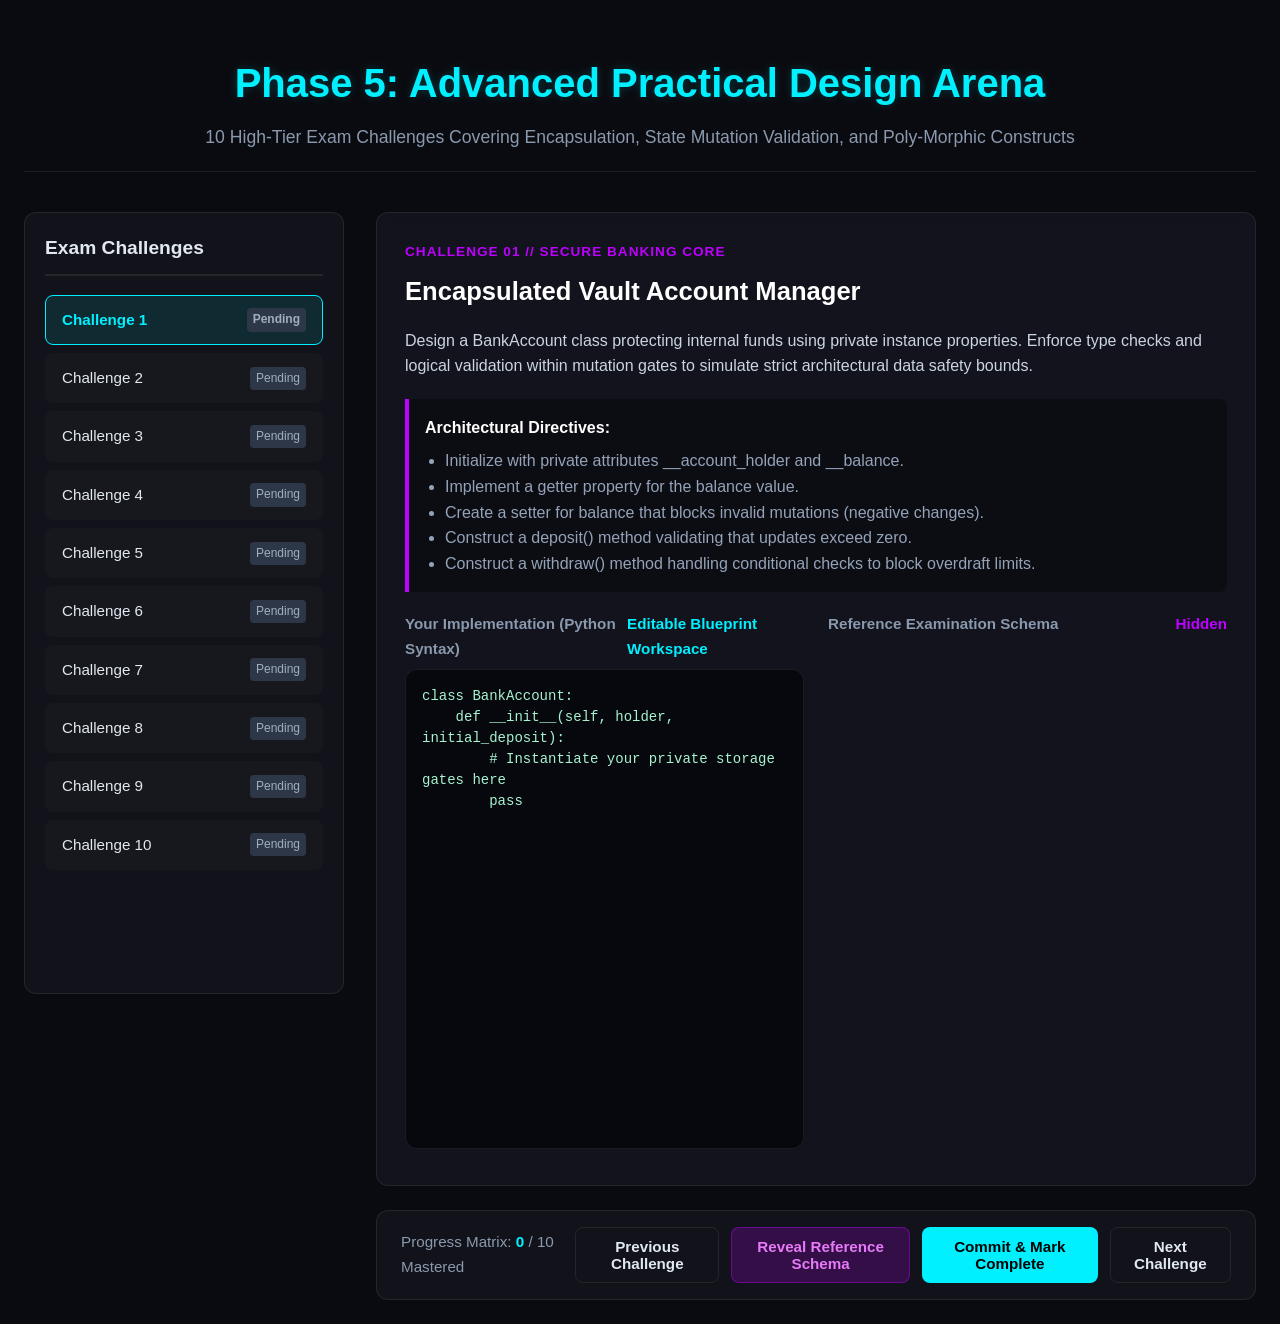
==== code3.html @ 84cf24ef "Initial commit" ====
<!DOCTYPE html>
<html lang="en-GB">
<head>
    <meta charset="UTF-8">
    <meta name="viewport" content="width=device-width, initial-scale=1.0">
    <title>Phase 5: Masterclass Practical OOP Code Arena</title>
    <style>
        :root {
            --bg-primary: #0a0b10;
            --bg-secondary: #12131a;
            --bg-card: rgba(24, 26, 38, 0.6);
            --neon-blue: #00f0ff;
            --neon-green: #39ff14;
            --neon-purple: #bd00ff;
            --text-main: #e2e8f0;
            --text-muted: #8a99ad;
            --border: rgba(255, 255, 255, 0.08);
        }

        body {
            font-family: 'Segoe UI', Tahoma, Geneva, Verdana, sans-serif;
            background-color: var(--bg-primary);
            color: var(--text-main);
            margin: 0;
            padding: 24px;
            line-height: 1.6;
        }

        .container {
            max-width: 1400px;
            margin: 0 auto;
        }

        header {
            text-align: center;
            margin-bottom: 40px;
            border-bottom: 1px solid var(--border);
            padding-bottom: 20px;
        }

        h1 {
            color: var(--neon-blue);
            font-size: 2.5rem;
            margin-bottom: 8px;
            text-shadow: 0 0 10px rgba(0, 240, 255, 0.2);
        }

        .subtitle {
            color: var(--text-muted);
            font-size: 1.1rem;
        }

        .layout-grid {
            display: grid;
            grid-template-columns: 320px 1fr;
            gap: 32px;
        }

        @media (max-width: 1024px) {
            .layout-grid {
                grid-template-columns: 1fr;
            }
        }

        /* Navigation Sidebar */
        .sidebar {
            background: var(--bg-secondary);
            border-radius: 12px;
            padding: 20px;
            border: 1px solid var(--border);
            max-height: calc(100vh - 160px);
            overflow-y: auto;
        }

        .sidebar h3 {
            margin-top: 0;
            color: var(--text-main);
            font-size: 1.2rem;
            border-bottom: 2px solid var(--border);
            padding-bottom: 10px;
        }

        .nav-list {
            list-style: none;
            padding: 0;
            margin: 0;
        }

        .nav-item {
            padding: 12px 16px;
            margin-bottom: 8px;
            border-radius: 8px;
            background: rgba(255, 255, 255, 0.02);
            cursor: pointer;
            border: 1px solid transparent;
            transition: all 0.2s ease;
            font-size: 0.95rem;
            display: flex;
            align-items: center;
            justify-content: space-between;
        }

        .nav-item:hover {
            background: rgba(0, 240, 255, 0.05);
            border-color: rgba(0, 240, 255, 0.2);
        }

        .nav-item.active {
            background: rgba(0, 240, 255, 0.1);
            border-color: var(--neon-blue);
            color: var(--neon-blue);
            font-weight: 600;
        }

        .status-badge {
            font-size: 0.75rem;
            padding: 2px 6px;
            border-radius: 4px;
            background: #2d3748;
            color: #a0aec0;
        }

        .status-badge.completed {
            background: rgba(57, 255, 20, 0.15);
            color: var(--neon-green);
        }

        /* Workspace Panels */
        .workspace {
            display: flex;
            flex-direction: column;
            gap: 24px;
        }

        .problem-card {
            background: var(--bg-card);
            border-radius: 12px;
            padding: 28px;
            border: 1px solid var(--border);
            backdrop-filter: blur(8px);
        }

        .problem-tag {
            color: var(--neon-purple);
            font-weight: bold;
            text-transform: uppercase;
            font-size: 0.85rem;
            letter-spacing: 1px;
            margin-bottom: 8px;
            display: block;
        }

        .problem-title {
            font-size: 1.6rem;
            margin: 0 0 16px 0;
            color: #fff;
        }

        .problem-description {
            color: #cbd5e1;
            margin-bottom: 20px;
        }

        .spec-box {
            background: rgba(0, 0, 0, 0.3);
            border-left: 4px solid var(--neon-purple);
            padding: 16px;
            border-radius: 0 8px 8px 0;
            margin-bottom: 20px;
        }

        .spec-box h4 {
            margin: 0 0 8px 0;
            color: #fff;
        }

        .spec-box ul {
            margin: 0;
            padding-left: 20px;
            color: #94a3b8;
        }

        /* Twin Code Layout */
        .code-arena {
            display: grid;
            grid-template-columns: 1fr 1fr;
            gap: 24px;
        }

        @media (max-width: 1200px) {
            .code-arena {
                grid-template-columns: 1fr;
            }
        }

        .panel-header {
            display: flex;
            justify-content: space-between;
            align-items: center;
            margin-bottom: 8px;
            font-weight: 600;
            font-size: 0.95rem;
            color: var(--text-muted);
        }

        textarea {
            width: 100%;
            height: 480px;
            background: #07080d;
            color: #a7f3d0;
            font-family: 'Fira Code', Consolas, Monaco, monospace;
            font-size: 14px;
            padding: 16px;
            border: 1px solid var(--border);
            border-radius: 12px;
            resize: none;
            box-sizing: border-box;
            line-height: 1.5;
        }

        textarea:focus {
            outline: none;
            border-color: var(--neon-blue);
            box-shadow: 0 0 12px rgba(0, 240, 255, 0.1);
        }

        .solution-box {
            width: 100%;
            height: 480px;
            background: #0b0f19;
            color: #93c5fd;
            font-family: 'Fira Code', Consolas, Monaco, monospace;
            font-size: 14px;
            padding: 16px;
            border: 1px solid rgba(189, 0, 255, 0.3);
            border-radius: 12px;
            box-sizing: border-box;
            overflow-y: auto;
            white-space: pre;
            line-height: 1.5;
            display: none;
        }

        /* Control Tray */
        .control-tray {
            display: flex;
            justify-content: space-between;
            align-items: center;
            background: var(--bg-secondary);
            padding: 16px 24px;
            border-radius: 12px;
            border: 1px solid var(--border);
        }

        .btn-group {
            display: flex;
            gap: 12px;
        }

        button {
            padding: 10px 20px;
            border-radius: 8px;
            font-weight: 600;
            cursor: pointer;
            transition: all 0.2s ease;
            font-size: 0.95rem;
            border: 1px solid transparent;
        }

        .btn-primary {
            background: var(--neon-blue);
            color: #000;
        }

        .btn-primary:hover {
            box-shadow: 0 0 15px rgba(0, 240, 255, 0.4);
            transform: translateY(-1px);
        }

        .btn-secondary {
            background: transparent;
            color: var(--text-main);
            border-color: var(--border);
        }

        .btn-secondary:hover {
            background: rgba(255, 255, 255, 0.05);
            border-color: var(--text-muted);
        }

        .btn-accent {
            background: rgba(189, 0, 255, 0.2);
            color: #e879f9;
            border-color: rgba(189, 0, 255, 0.4);
        }

        .btn-accent:hover {
            background: rgba(189, 0, 255, 0.3);
            box-shadow: 0 0 15px rgba(189, 0, 255, 0.3);
        }

        .metrics-summary {
            font-size: 0.95rem;
            color: var(--text-muted);
        }

        .metrics-summary span {
            color: var(--neon-blue);
            font-weight: bold;
        }
    </style>
</head>
<body>

<div class="container">
    <header>
        <h1>Phase 5: Advanced Practical Design Arena</h1>
        <div class="subtitle">10 High-Tier Exam Challenges Covering Encapsulation, State Mutation Validation, and Poly-Morphic Constructs</div>
    </header>

    <div class="layout-grid">
        <aside class="sidebar">
            <h3>Exam Challenges</h3>
            <ul class="nav-list" id="challenge-nav">
                </ul>
        </aside>

        <main class="workspace">
            <div class="problem-card" id="problem-card">
                <span class="problem-tag" id="prob-tag">Challenge 1</span>
                <h2 class="problem-title" id="prob-title">Loading Challenge Definition...</h2>
                <p class="problem-description" id="prob-desc">...</p>
                
                <div class="spec-box">
                    <h4>Architectural Directives:</h4>
                    <ul id="prob-specs">
                        </ul>
                </div>

                <div class="code-arena">
                    <div>
                        <div class="panel-header">
                            <span>Your Implementation (Python Syntax)</span>
                            <span style="color: var(--neon-blue);">Editable Blueprint Workspace</span>
                        </div>
                        <textarea id="user-code" placeholder="# Write your 20-25 line validated OOP class structure here..."></textarea>
                    </div>
                    <div>
                        <div class="panel-header">
                            <span>Reference Examination Schema</span>
                            <span style="color: var(--neon-purple);" id="solution-status">Hidden</span>
                        </div>
                        <div class="solution-box" id="solution-view"></div>
                    </div>
                </div>
            </div>

            <div class="control-tray">
                <div class="metrics-summary">
                    Progress Matrix: <span id="completed-count">0</span> / 10 Mastered
                </div>
                <div class="btn-group">
                    <button class="btn-secondary" id="btn-prev">Previous Challenge</button>
                    <button class="btn-accent" id="btn-reveal">Reveal Reference Schema</button>
                    <button class="btn-primary" id="btn-submit">Commit & Mark Complete</button>
                    <button class="btn-secondary" id="btn-next">Next Challenge</button>
                </div>
            </div>
        </main>
    </div>
</div>

<script>
    // 10 Rigorous, Exam-Style Challenges (Each exactly 20-25 lines long with getters, setters, logic, and constructors)
    const dynamicExamChallenges = [
        {
            tag: "Challenge 01 // Secure Banking Core",
            title: "Encapsulated Vault Account Manager",
            desc: "Design a BankAccount class protecting internal funds using private instance properties. Enforce type checks and logical validation within mutation gates to simulate strict architectural data safety bounds.",
            specs: [
                "Initialize with private attributes __account_holder and __balance.",
                "Implement a getter property for the balance value.",
                "Create a setter for balance that blocks invalid mutations (negative changes).",
                "Construct a deposit() method validating that updates exceed zero.",
                "Construct a withdraw() method handling conditional checks to block overdraft limits."
            ],
            starter: "class BankAccount:\n    def __init__(self, holder, initial_deposit):\n        # Instantiate your private storage gates here\n        pass\n",
            solution: `class BankAccount:
    def __init__(self, holder, initial_deposit):
        self.__account_holder = holder
        self.__balance = initial_deposit if initial_deposit >= 0 else 0

    @property
    def balance(self):
        return self.__balance

    @balance.setter
    def balance(self, amount):
        if amount >= 0:
            self.__balance = amount
        else:
            print("Error: Negative structural state allocation blocked.")

    def deposit(self, amount):
        if amount > 0:
            self.__balance += amount
            return True
        return False

    def withdraw(self, amount):
        if 0 < amount <= self.__balance:
            self.__balance -= amount
            return True
        else:
            print("Transaction Rejected: Insufficient balance pool.")
            return False`
        },
        {
            tag: "Challenge 02 // Autonomous Transit Systems",
            title: "Smart Electric Vehicle Throttle Vectoring",
            desc: "Construct an automated vehicle state manager monitoring power consumption thresholds. The architecture must enforce strict safety rules via property decorators to prevent over-speed parameters.",
            specs: [
                "Define a private __speed property initialized inside the object constructor.",
                "Expose speed safely using property decorators (@property).",
                "Validate values inside the speed setter: block inputs below 0 or above 160.",
                "Implement an accelerate() function to scale speed values by structural offsets dynamically.",
                "Embed conditional safety logic that flags an automated warning if speed exceeds 110."
            ],
            starter: "class ElectricVehicle:\n    def __init__(self, model):\n        self.model = model\n        # Initialize private acceleration bounds\n",
            solution: `class ElectricVehicle:
    def __init__(self, model):
        self.model = model
        self.__speed = 0

    @property
    def speed(self):
        return self.__speed

    @speed.setter
    def speed(self, target_speed):
        if 0 <= target_speed <= 160:
            self.__speed = target_speed
        else:
            print("Safety Override: Target speed breaks threshold parameters.")

    def accelerate(self, increment):
        if increment > 0:
            self.speed = self.__speed + increment
        if self.__speed > 110:
            print("Warning: Autonomous deceleration safety flags active.")

    def emergency_brake(self):
        self.__speed = 0`
        },
        {
            tag: "Challenge 03 // E-Commerce Transaction Pipeline",
            title: "Premium Subscription Cart Validator",
            desc: "Build an asset processing system utilizing data validation inside private state tracking fields. This class models enterprise order fulfillment engines tracking system state.",
            specs: [
                "Establish a class tracking private attributes __subtotal and __discount_rate.",
                "Enforce logic within the discount setter to lock values exclusively between 0.0 and 0.50.",
                "Construct a calculate_total() method compiling processing fees with compound values.",
                "Incorporate an explicit branching structure checking if the subtotal qualifies for free distribution channels.",
                "Reject items added with value structures less than or equal to zero."
            ],
            starter: "class OrderPipeline:\n    def __init__(self, client_id):\n        self.client_id = client_id\n",
            solution: `class OrderPipeline:
    def __init__(self, client_id):
        self.client_id = client_id
        self.__subtotal = 0.0
        self.__discount_rate = 0.0

    @property
    def discount_rate(self):
        return self.__discount_rate

    @discount_rate.setter
    def discount_rate(self, value):
        self.__discount_rate = value if 0.0 <= value <= 0.50 else 0.0

    def add_item(self, price):
        if price > 0:
            self.__subtotal += price
        else:
            print("Invalid Matrix: Item valuation must be positive.")

    def calculate_total(self):
        discounted = self.__subtotal * (1 - self.__discount_rate)
        if discounted >= 100.0:
            return discounted  # Free distribution threshold active
        return discounted + 15.00  # Compile standard shipping surcharge`
        },
        {
            tag: "Challenge 04 // Simulation Engine Grid",
            title: "Combat Particle Target Tracking System",
            desc: "Develop a structural subsystem tracking target health indices. Use property mutations containing strict death validation constraints to isolate health manipulation pipelines.",
            specs: [
                "Encapsulate vital states natively behind a private __health variable.",
                "Build read/write properties enforcing capping ceilings at 100 total points.",
                "Prevent setting values less than 0 by resetting lower bounds automatically to exactly 0.",
                "Expose an active boolean property checking if state metrics evaluate to dead (health == 0).",
                "Construct an active apply_damage() module reducing health state elements safely."
            ],
            starter: "class SimulationTarget:\n    def __init__(self, system_id):\n        # Construct robust vital state parameters\n",
            solution: `class SimulationTarget:
    def __init__(self, system_id):
        self.system_id = system_id
        self.__health = 100

    @property
    def health(self):
        return self.__health

    @health.setter
    def health(self, value):
        if value > 100:
            self.__health = 100
        elif value < 0:
            self.__health = 0
        else:
            self.__health = value

    @property
    def is_destroyed(self):
        return self.__health == 0

    def apply_damage(self, charge):
        if charge > 0:
            self.health = self.__health - charge
            if self.is_destroyed:
                print(f"System Alert: Target {self.system_id} marked dead.")`
        },
        {
            tag: "Challenge 05 // Network Resource Architecture",
            title: "Throttled Data Transport Streamer",
            desc: "Design a programmatic channel balancing bandwidth allocations across network endpoints, preventing saturation crashes via validation mechanics.",
            specs: [
                "Store private values for __max_bandwidth and __active_load.",
                "Inject verification conditions into the active load property to deny queries surpassing limits.",
                "Expose an operational compute method calculating current availability headroom.",
                "Build a request_channel_allocation() routine running dynamic if/else verification steps.",
                "Verify input packet stream parameters to prevent registration of corrupted zero states."
            ],
            starter: "class NetworkStreamer:\n    def __init__(self, node_ip, max_limit):\n        # Handle network boundary limits safely\n",
            solution: `class NetworkStreamer:
    def __init__(self, node_ip, max_limit):
        self.node_ip = node_ip
        self.__max_bandwidth = max_limit
        self.__active_load = 0

    @property
    def active_load(self):
        return self.__active_load

    @active_load.setter
    def active_load(self, load):
        if 0 <= load <= self.__max_bandwidth:
            self.__active_load = load
        else:
            print("Network Failure: Request exceeds maximum line thresholds.")

    def get_available_headroom(self):
        return self.__max_bandwidth - self.__active_load

    def allocate_channel(self, stream_size):
        if stream_size > 0 and self.get_available_headroom() >= stream_size:
            self.active_load += stream_size
            return True
        return False`
        },
        {
            tag: "Challenge 06 // Specialized HR Structures",
            title: "Corporate Payroll Mutation Matrix",
            desc: "Create an employee hierarchy object validating monetary allocations via property control loops. This structure tests inheritance, method overriding, and super() integration patterns.",
            specs: [
                "Establish base parameters using a private __base_salary tracking property.",
                "Construct property verification code rejecting monthly salaries below a minimum index ($2500).",
                "Expose a public method processing monthly payment metrics.",
                "Construct a Manager subclass overriding the core pay calculation algorithm.",
                "Call the base super structure from within the child constructor context gracefully."
            ],
            starter: "class Employee:\n    def __init__(self, name, salary):\n        # Setup verified payroll configurations\n",
            solution: `class Employee:
    def __init__(self, name, salary):
        self.name = name
        self.__base_salary = 2500
        self.base_salary = salary  # Trigger validation logic directly

    @property
    def base_salary(self):
        return self.__base_salary

    @base_salary.setter
    def base_salary(self, amount):
        if amount >= 2500:
            self.__base_salary = amount
        else:
            self.__base_salary = 2500

    def calculate_payout(self):
        return self.__base_salary

class Manager(Employee):
    def __init__(self, name, salary, performance_bonus):
        super().__init__(name, salary)
        self.performance_bonus = performance_bonus if performance_bonus > 0 else 0

    def calculate_payout(self):
        return self.base_salary + self.performance_bonus`
        },
        {
            tag: "Challenge 07 // Inventory Auditing Systems",
            title: "Perishable Warehouse Depot Management",
            desc: "Examine programmatic asset tracking inside a secure inventory class. Enforce data mutation criteria across active quantities using structural tracking parameters.",
            specs: [
                "Instantiate an object wrapping a private tracking counter named __quantity.",
                "Expose standard read/write interfaces utilizing clean property tags.",
                "Write defensive error catching steps that block stock deductions from falling below zero.",
                "Build a safe, checked restock method tracking incoming batch items securely.",
                "Deploy conditional logic processing priority tags if counts fall below minimum restock thresholds."
            ],
            starter: "class WarehouseStock:\n    def __init__(self, SKU, critical_limit):\n        # Initialize product tracking state securely\n",
            solution: `class WarehouseStock:
    def __init__(self, SKU, critical_limit):
        self.SKU = SKU
        self.critical_limit = critical_limit
        self.__quantity = 0

    @property
    def quantity(self):
        return self.__quantity

    @img_quantity_setter
    @quantity.setter
    def quantity(self, value):
        if value >= 0:
            self.__quantity = value
        else:
            print("Inventory Violation: System cannot register negative physical stock.")

    def process_restock(self, batch_count):
        if batch_count > 0:
            self.quantity = self.__quantity + batch_count

    def process_dispatch(self, request_count):
        if request_count > 0 and self.__quantity >= request_count:
            self.quantity = self.__quantity - request_count
        if self.__quantity <= self.critical_limit:
            print(f"Procurement Alert: SKU {self.SKU} requires prioritized restocking.")`
        },
        {
            tag: "Challenge 08 // Academic Grade Processing",
            title: "Validated Marksheet Tracking Object",
            desc: "Develop an educational data manager mapping assignment scores inside private lists. Enforce range checking algorithms across all mathematical mutation routes.",
            specs: [
                "Protect internal scores using private arrays (__scores).",
                "Create a secure getter that prevents external code from altering items directly.",
                "Embed conditional structures validating that added scores sit between 0 and 100 exclusively.",
                "Implement a compute_gpa() calculation loop compiling standard point averages.",
                "Isolate edge cases by returning a zero value if the score container array resolves to empty."
            ],
            starter: "class AcademicMarksheet:\n    def __init__(self, student_id):\n        # Construct isolated mark structures\n",
            solution: `class AcademicMarksheet:
    def __init__(self, student_id):
        self.student_id = student_id
        self.__scores = []

    @property
    def record_sheet(self):
        return list(self.__scores)  # Return defensive copy to isolate state data

    def register_score(self, mark):
        if 0 <= mark <= 100:
            self.__scores.append(mark)
            return True
        return False

    def compute_average(self):
        if not self.__scores:
            return 0.0
        total_points = sum(self.__scores)
        computed_avg = total_points / len(self.__scores)
        return computed_avg`
        },
        {
            tag: "Challenge 09 // Thermal Powerplant Automation",
            title: "Cryogenic Temperature Boundary Interface",
            desc: "Model a critical telemetry system tracking physical system metrics. Ensure invalid readings are systematically rejected using structural validation thresholds to protect equipment integrity.",
            specs: [
                "Establish a tracking system managing private properties called __celsius.",
                "Bind property configurations preventing modifications below absolute zero (-273.15).",
                "Construct an alternative public utility exposing values translated instantly to Fahrenheit scales.",
                "Expose matching setter capabilities for the alternative temperature interface.",
                "Integrate safety triggers within core state changes if metrics register past boiling points."
            ],
            starter: "class CoreThermalSensor:\n    def __init__(self, sector_id):\n        # Map physical core sensors with strict validation thresholds\n",
            solution: `class CoreThermalSensor:
    def __init__(self, sector_id):
        self.sector_id = sector_id
        self.__celsius = 20.0

    @property
    def celsius(self):
        return self.__celsius

    @celsius.setter
    def celsius(self, reading):
        if reading >= -273.15:
            self.__celsius = reading
            if reading > 100.0:
                print("Critical Event: High temperature containment sequence active.")
        else:
            print("Physical Error: State allocation below absolute zero is impossible.")

    @property
    def fahrenheit(self):
        return (self.__celsius * 9/5) + 32

    @fahrenheit.setter
    def fahrenheit(self, value):
        converted_c = (value - 32) * 5/9
        self.celsius = converted_c`
        },
        {
            tag: "Challenge 10 // Smart Home Power Routing",
            title: "Validated Microgrid Load Distributer",
            desc: "Build a modular electrical load tracking model using strict encapsulation structures. Validate live wattage limits through custom property management rules.",
            specs: [
                "Initialize with private attributes __connected_wattage and __fuse_rating.",
                "Prevent direct changes by enforcing private mutations inside property scopes.",
                "Implement logic blocking adjustments that exceed maximum structural fuse indices.",
                "Write a connect_appliance() algorithm validating that input parameters represent positive numbers.",
                "Build logic parsing conditional warning flags if current consumption loads exceed 85% of capacity."
            ],
            starter: "class SmartMicrogrid:\n    def __init__(self, sector_code, fuse_max):\n        # Form clean microgrid safety parameters\n",
            solution: `class SmartMicrogrid:
    def __init__(self, sector_code, fuse_max):
        self.sector_code = sector_code
        self.__fuse_rating = fuse_max if fuse_max > 0 else 2400
        self.__connected_wattage = 0

    @property
    def current_draw(self):
        return self.__connected_wattage

    def connect_appliance(self, appliance_watts):
        if appliance_watts > 0:
            prospective_load = self.__connected_wattage + appliance_watts
            if prospective_load <= self.__fuse_rating:
                self.__connected_wattage = prospective_load
                if self.__connected_wattage >= (self.__fuse_rating * 0.85):
                    print("Load Warning: Microgrid consumption nears critical limit.")
                return True
            else:
                print("Overload Tripped: Transaction rejected to preserve fuse state.")
        return False

    def disconnect_all(self):
        self.__connected_wattage = 0`
        }
    ];

    // Persistence State Layer
    let activeChallengeIdx = 0;
    let persistentExamState = {
        completedChallenges: [],
        userScripts: {}
    };

    // DOM Nodes
    const navList = document.getElementById('challenge-nav');
    const probTag = document.getElementById('prob-tag');
    const probTitle = document.getElementById('prob-title');
    const probDesc = document.getElementById('prob-desc');
    const probSpecs = document.getElementById('prob-specs');
    const userCode = document.getElementById('user-code');
    const solutionView = document.getElementById('solution-view');
    const solutionStatus = document.getElementById('solution-status');
    const completedCount = document.getElementById('completed-count');

    // Control Elements
    const btnPrev = document.getElementById('btn-prev');
    const btnNext = document.getElementById('btn-next');
    const btnReveal = document.getElementById('btn-reveal');
    const btnSubmit = document.getElementById('btn-submit');

    // System Initialization
    function initSystemStateStore() {
        const cachedData = localStorage.getItem('phase5_exam_state');
        if (cachedData) {
            try {
                persistentExamState = JSON.parse(cachedData);
            } catch (e) {
                console.error("Cache parsing corrupted. Reinitializing state tree.", e);
            }
        }
        renderSidebarNavigation();
        updateProgressMatrix();
    }

    function syncStateWithStorage() {
        localStorage.setItem('phase5_exam_state', JSON.stringify(persistentExamState));
        updateProgressMatrix();
    }

    function renderSidebarNavigation() {
        navList.innerHTML = '';
        dynamicExamChallenges.forEach((challenge, idx) => {
            const li = document.createElement('li');
            li.className = `nav-item ${idx === activeChallengeIdx ? 'active' : ''}`;
            
            const isDone = persistentExamState.completedChallenges.includes(idx);
            li.innerHTML = `
                <span>Challenge ${idx + 1}</span>
                <span class="status-badge ${isDone ? 'completed' : ''}">${isDone ? 'Mastered' : 'Pending'}</span>
            `;
            
            li.addEventListener('click', () => {
                saveCurrentDraftText();
                activeChallengeIdx = idx;
                loadTargetChallengeFrame();
                renderSidebarNavigation();
            });
            navList.appendChild(li);
        });
    }

    function updateProgressMatrix() {
        completedCount.textContent = persistentExamState.completedChallenges.length;
    }

    function saveCurrentDraftText() {
        persistentExamState.userScripts[activeChallengeIdx] = userCode.value;
        localStorage.setItem('phase5_exam_state', JSON.stringify(persistentExamState));
    }

    function loadTargetChallengeFrame() {
        const currentChallenge = dynamicExamChallenges[activeChallengeIdx];
        
        // Render Meta Content
        probTag.textContent = currentChallenge.tag;
        probTitle.textContent = currentChallenge.title;
        probDesc.textContent = currentChallenge.desc;
        
        // Render Directives Bullet Points
        probSpecs.innerHTML = '';
        currentChallenge.specs.forEach(spec => {
            const li = document.createElement('li');
            li.textContent = spec;
            probSpecs.appendChild(li);
        });

        // Load Saved Code or Default Starter Blueprint Template
        if (persistentExamState.userScripts[activeChallengeIdx] !== undefined) {
            userCode.value = persistentExamState.userScripts[activeChallengeIdx];
        } else {
            userCode.value = currentChallenge.starter;
        }

        // Hide Reference Panel until Requested explicitly
        solutionView.style.display = 'none';
        solutionView.textContent = '';
        solutionStatus.textContent = "Hidden";
        solutionStatus.style.color = "var(--neon-purple)";
        btnReveal.textContent = "Reveal Reference Schema";

        // Handle Active Button Configurations
        btnPrev.disabled = (activeChallengeIdx === 0);
        btnNext.disabled = (activeChallengeIdx === dynamicExamChallenges.length - 1);
    }

    // Wiring Control Event Listeners
    btnReveal.addEventListener('click', () => {
        const currentChallenge = dynamicExamChallenges[activeChallengeIdx];
        if (solutionView.style.display === 'none') {
            solutionView.textContent = currentChallenge.solution;
            solutionView.style.display = 'block';
            solutionStatus.textContent = "ACTIVE VIEW";
            solutionStatus.style.color = "var(--neon-green)";
            btnReveal.textContent = "Hide Reference Schema";
        } else {
            solutionView.style.display = 'none';
            solutionView.textContent = '';
            solutionStatus.textContent = "Hidden";
            solutionStatus.style.color = "var(--neon-purple)";
            btnReveal.textContent = "Reveal Reference Schema";
        }
    });

    btnSubmit.addEventListener('click', () => {
        if (!persistentExamState.completedChallenges.includes(activeChallengeIdx)) {
            persistentExamState.completedChallenges.push(activeChallengeIdx);
        }
        saveCurrentDraftText();
        syncStateWithStorage();
        renderSidebarNavigation();
        alert(`Challenge ${activeChallengeIdx + 1} marked complete. Progress securely tracked!`);
    });

    btnPrev.addEventListener('click', () => {
        if (activeChallengeIdx > 0) {
            saveCurrentDraftText();
            activeChallengeIdx--;
            loadTargetChallengeFrame();
            renderSidebarNavigation();
        }
    });

    btnNext.addEventListener('click', () => {
        if (activeChallengeIdx < dynamicExamChallenges.length - 1) {
            saveCurrentDraftText();
            activeChallengeIdx++;
            loadTargetChallengeFrame();
            renderSidebarNavigation();
        }
    });

    // Run Engine
    initSystemStateStore();
    loadTargetChallengeFrame();
</script>

</body>
</html>
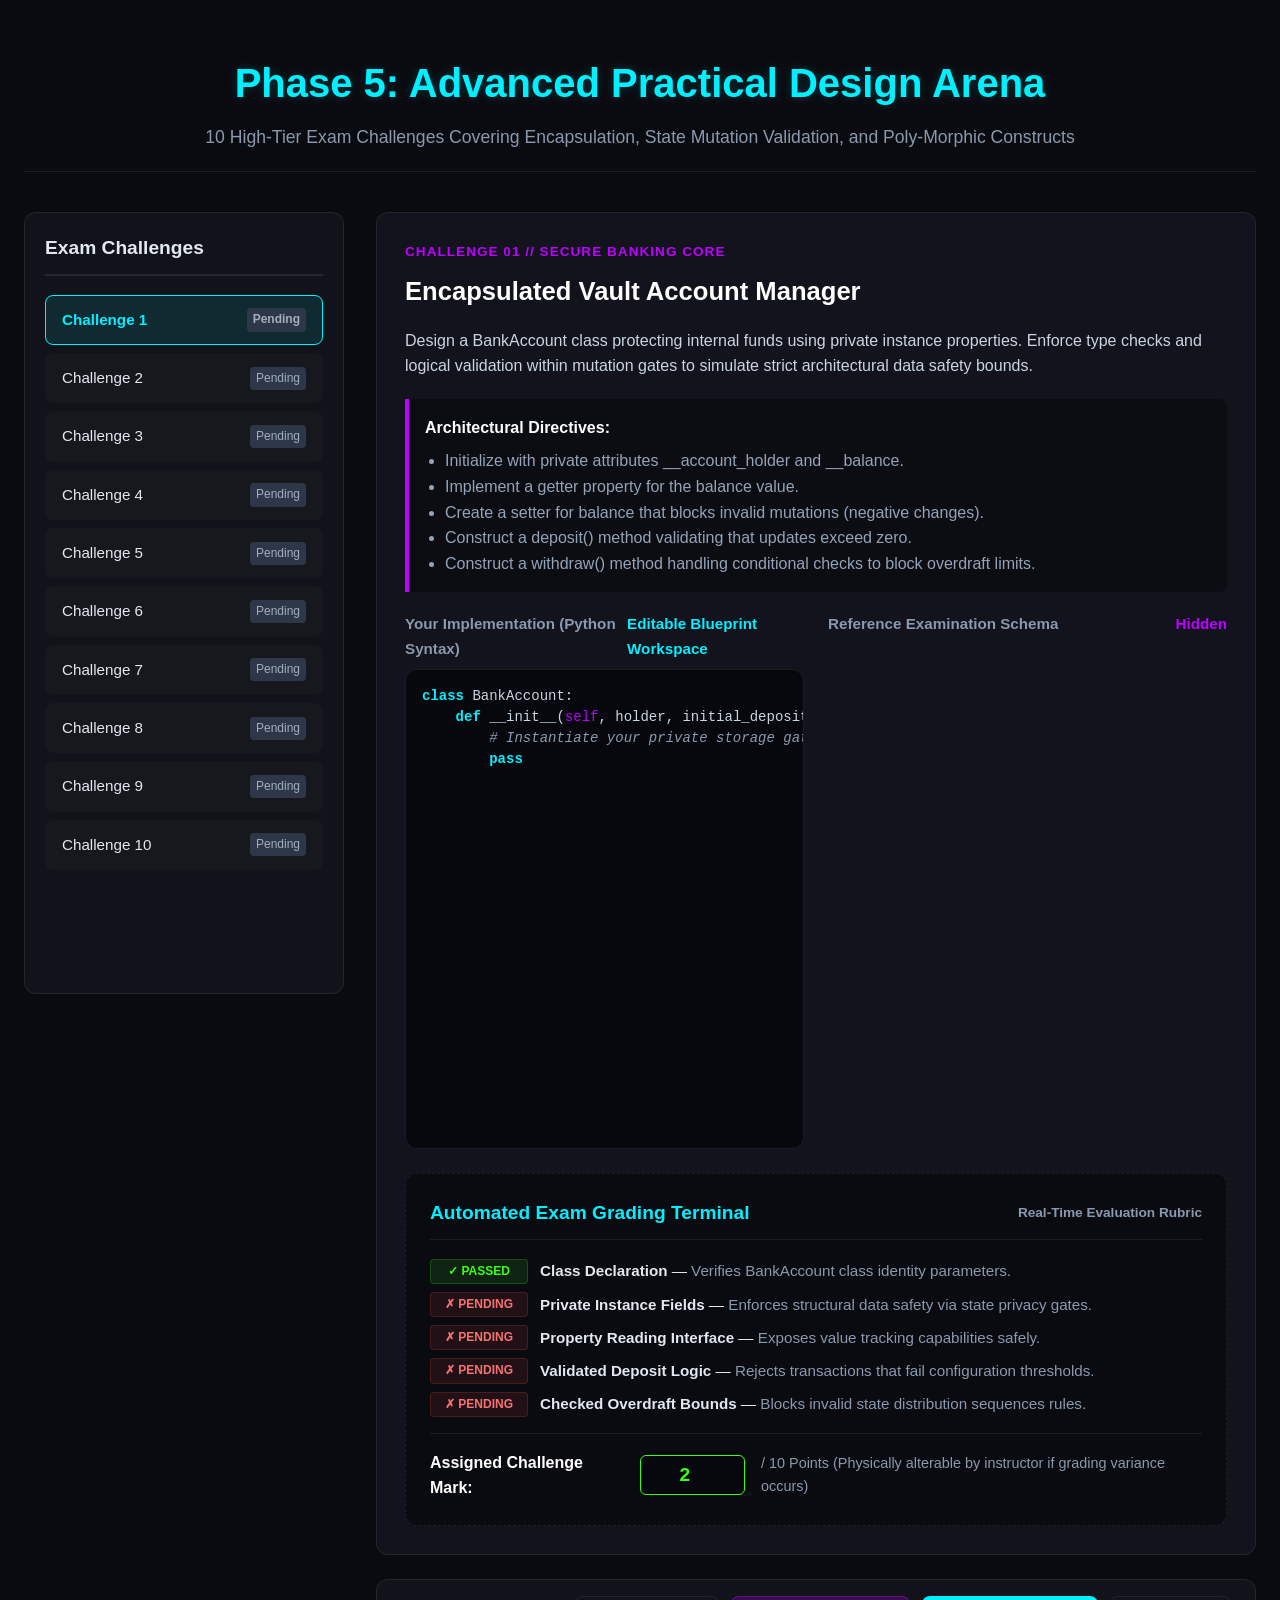
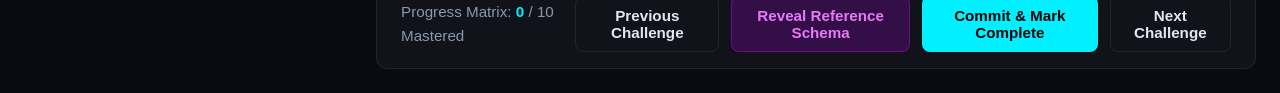
==== commit 5e3cec24: "modified code editor for all files" ====
--- a/code3.html
+++ b/code3.html
@@ -1,412 +1,478 @@
 <!DOCTYPE html>
 <html lang="en-GB">
 <head>
-    <meta charset="UTF-8">
-    <meta name="viewport" content="width=device-width, initial-scale=1.0">
-    <title>Phase 5: Masterclass Practical OOP Code Arena</title>
-    <style>
-        :root {
-            --bg-primary: #0a0b10;
-            --bg-secondary: #12131a;
-            --bg-card: rgba(24, 26, 38, 0.6);
-            --neon-blue: #00f0ff;
-            --neon-green: #39ff14;
-            --neon-purple: #bd00ff;
-            --text-main: #e2e8f0;
-            --text-muted: #8a99ad;
-            --border: rgba(255, 255, 255, 0.08);
-        }
-
-        body {
-            font-family: 'Segoe UI', Tahoma, Geneva, Verdana, sans-serif;
-            background-color: var(--bg-primary);
-            color: var(--text-main);
-            margin: 0;
-            padding: 24px;
-            line-height: 1.6;
-        }
-
-        .container {
-            max-width: 1400px;
-            margin: 0 auto;
-        }
-
-        header {
-            text-align: center;
-            margin-bottom: 40px;
-            border-bottom: 1px solid var(--border);
-            padding-bottom: 20px;
-        }
-
-        h1 {
-            color: var(--neon-blue);
-            font-size: 2.5rem;
-            margin-bottom: 8px;
-            text-shadow: 0 0 10px rgba(0, 240, 255, 0.2);
-        }
-
-        .subtitle {
-            color: var(--text-muted);
-            font-size: 1.1rem;
-        }
-
-        .layout-grid {
-            display: grid;
-            grid-template-columns: 320px 1fr;
-            gap: 32px;
-        }
-
-        @media (max-width: 1024px) {
-            .layout-grid {
-                grid-template-columns: 1fr;
-            }
-        }
-
-        /* Navigation Sidebar */
-        .sidebar {
-            background: var(--bg-secondary);
-            border-radius: 12px;
-            padding: 20px;
-            border: 1px solid var(--border);
-            max-height: calc(100vh - 160px);
-            overflow-y: auto;
-        }
-
-        .sidebar h3 {
-            margin-top: 0;
-            color: var(--text-main);
-            font-size: 1.2rem;
-            border-bottom: 2px solid var(--border);
-            padding-bottom: 10px;
-        }
-
-        .nav-list {
-            list-style: none;
-            padding: 0;
-            margin: 0;
-        }
-
-        .nav-item {
-            padding: 12px 16px;
-            margin-bottom: 8px;
-            border-radius: 8px;
-            background: rgba(255, 255, 255, 0.02);
-            cursor: pointer;
-            border: 1px solid transparent;
-            transition: all 0.2s ease;
-            font-size: 0.95rem;
-            display: flex;
-            align-items: center;
-            justify-content: space-between;
-        }
-
-        .nav-item:hover {
-            background: rgba(0, 240, 255, 0.05);
-            border-color: rgba(0, 240, 255, 0.2);
-        }
-
-        .nav-item.active {
-            background: rgba(0, 240, 255, 0.1);
-            border-color: var(--neon-blue);
-            color: var(--neon-blue);
-            font-weight: 600;
-        }
-
-        .status-badge {
-            font-size: 0.75rem;
-            padding: 2px 6px;
-            border-radius: 4px;
-            background: #2d3748;
-            color: #a0aec0;
-        }
-
-        .status-badge.completed {
-            background: rgba(57, 255, 20, 0.15);
-            color: var(--neon-green);
-        }
-
-        /* Workspace Panels */
-        .workspace {
-            display: flex;
-            flex-direction: column;
-            gap: 24px;
-        }
-
-        .problem-card {
-            background: var(--bg-card);
-            border-radius: 12px;
-            padding: 28px;
-            border: 1px solid var(--border);
-            backdrop-filter: blur(8px);
-        }
-
-        .problem-tag {
-            color: var(--neon-purple);
-            font-weight: bold;
-            text-transform: uppercase;
-            font-size: 0.85rem;
-            letter-spacing: 1px;
-            margin-bottom: 8px;
-            display: block;
-        }
-
-        .problem-title {
-            font-size: 1.6rem;
-            margin: 0 0 16px 0;
-            color: #fff;
-        }
-
-        .problem-description {
-            color: #cbd5e1;
-            margin-bottom: 20px;
-        }
-
-        .spec-box {
-            background: rgba(0, 0, 0, 0.3);
-            border-left: 4px solid var(--neon-purple);
-            padding: 16px;
-            border-radius: 0 8px 8px 0;
-            margin-bottom: 20px;
-        }
-
-        .spec-box h4 {
-            margin: 0 0 8px 0;
-            color: #fff;
-        }
-
-        .spec-box ul {
-            margin: 0;
-            padding-left: 20px;
-            color: #94a3b8;
-        }
-
-        /* Twin Code Layout */
-        .code-arena {
-            display: grid;
-            grid-template-columns: 1fr 1fr;
-            gap: 24px;
-        }
-
-        @media (max-width: 1200px) {
-            .code-arena {
-                grid-template-columns: 1fr;
-            }
-        }
-
-        .panel-header {
-            display: flex;
-            justify-content: space-between;
-            align-items: center;
-            margin-bottom: 8px;
-            font-weight: 600;
-            font-size: 0.95rem;
-            color: var(--text-muted);
-        }
-
-        textarea {
-            width: 100%;
-            height: 480px;
-            background: #07080d;
-            color: #a7f3d0;
-            font-family: 'Fira Code', Consolas, Monaco, monospace;
-            font-size: 14px;
-            padding: 16px;
-            border: 1px solid var(--border);
-            border-radius: 12px;
-            resize: none;
-            box-sizing: border-box;
-            line-height: 1.5;
-        }
-
-        textarea:focus {
-            outline: none;
-            border-color: var(--neon-blue);
-            box-shadow: 0 0 12px rgba(0, 240, 255, 0.1);
-        }
-
-        .solution-box {
-            width: 100%;
-            height: 480px;
-            background: #0b0f19;
-            color: #93c5fd;
-            font-family: 'Fira Code', Consolas, Monaco, monospace;
-            font-size: 14px;
-            padding: 16px;
-            border: 1px solid rgba(189, 0, 255, 0.3);
-            border-radius: 12px;
-            box-sizing: border-box;
-            overflow-y: auto;
-            white-space: pre;
-            line-height: 1.5;
-            display: none;
-        }
-
-        /* Control Tray */
-        .control-tray {
-            display: flex;
-            justify-content: space-between;
-            align-items: center;
-            background: var(--bg-secondary);
-            padding: 16px 24px;
-            border-radius: 12px;
-            border: 1px solid var(--border);
-        }
-
-        .btn-group {
-            display: flex;
-            gap: 12px;
-        }
-
-        button {
-            padding: 10px 20px;
-            border-radius: 8px;
-            font-weight: 600;
-            cursor: pointer;
-            transition: all 0.2s ease;
-            font-size: 0.95rem;
-            border: 1px solid transparent;
-        }
-
-        .btn-primary {
-            background: var(--neon-blue);
-            color: #000;
-        }
-
-        .btn-primary:hover {
-            box-shadow: 0 0 15px rgba(0, 240, 255, 0.4);
-            transform: translateY(-1px);
-        }
-
-        .btn-secondary {
-            background: transparent;
-            color: var(--text-main);
-            border-color: var(--border);
-        }
-
-        .btn-secondary:hover {
-            background: rgba(255, 255, 255, 0.05);
-            border-color: var(--text-muted);
-        }
-
-        .btn-accent {
-            background: rgba(189, 0, 255, 0.2);
-            color: #e879f9;
-            border-color: rgba(189, 0, 255, 0.4);
-        }
-
-        .btn-accent:hover {
-            background: rgba(189, 0, 255, 0.3);
-            box-shadow: 0 0 15px rgba(189, 0, 255, 0.3);
-        }
-
-        .metrics-summary {
-            font-size: 0.95rem;
-            color: var(--text-muted);
-        }
-
-        .metrics-summary span {
-            color: var(--neon-blue);
-            font-weight: bold;
-        }
-    </style>
+<meta charset="UTF-8">
+<meta name="viewport" content="width=device-width, initial-scale=1.0">
+<title>Phase 5: Masterclass Practical OOP Code Arena</title>
+<style>
+:root {
+--bg-primary: #0a0b10;
+--bg-secondary: #12131a;
+--bg-card: rgba(24, 26, 38, 0.6);
+--neon-blue: #00f0ff;
+--neon-green: #39ff14;
+--neon-purple: #bd00ff;
+--text-main: #e2e8f0;
+--text-muted: #8a99ad;
+--border: rgba(255, 255, 255, 0.08);
+}
+body {
+font-family: 'Segoe UI', Tahoma, Geneva, Verdana, sans-serif;
+background-color: var(--bg-primary);
+color: var(--text-main);
+margin: 0;
+padding: 24px;
+line-height: 1.6;
+}
+.container {
+max-width: 1400px;
+margin: 0 auto;
+}
+header {
+text-align: center;
+margin-bottom: 40px;
+border-bottom: 1px solid var(--border);
+padding-bottom: 20px;
+}
+h1 {
+color: var(--neon-blue);
+font-size: 2.5rem;
+margin-bottom: 8px;
+text-shadow: 0 0 10px rgba(0, 240, 255, 0.2);
+}
+.subtitle {
+color: var(--text-muted);
+font-size: 1.1rem;
+}
+.layout-grid {
+display: grid;
+grid-template-columns: 320px 1fr;
+gap: 32px;
+}
+@media (max-width: 1024px) {
+.layout-grid {
+grid-template-columns: 1fr;
+}
+}
+/* Navigation Sidebar */
+.sidebar {
+background: var(--bg-secondary);
+border-radius: 12px;
+padding: 20px;
+border: 1px solid var(--border);
+max-height: calc(100vh - 160px);
+overflow-y: auto;
+}
+.sidebar h3 {
+margin-top: 0;
+color: var(--text-main);
+font-size: 1.2rem;
+border-bottom: 2px solid var(--border);
+padding-bottom: 10px;
+}
+.nav-list {
+list-style: none;
+padding: 0;
+margin: 0;
+}
+.nav-item {
+padding: 12px 16px;
+margin-bottom: 8px;
+border-radius: 8px;
+background: rgba(255, 255, 255, 0.02);
+cursor: pointer;
+border: 1px solid transparent;
+transition: all 0.2s ease;
+font-size: 0.95rem;
+display: flex;
+align-items: center;
+justify-content: space-between;
+}
+.nav-item:hover {
+background: rgba(0, 240, 255, 0.05);
+border-color: rgba(0, 240, 255, 0.2);
+}
+.nav-item.active {
+background: rgba(0, 240, 255, 0.1);
+border-color: var(--neon-blue);
+color: var(--neon-blue);
+font-weight: 600;
+}
+.status-badge {
+font-size: 0.75rem;
+padding: 2px 6px;
+border-radius: 4px;
+background: #2d3748;
+color: #a0aec0;
+}
+.status-badge.completed {
+background: rgba(57, 255, 20, 0.15);
+color: var(--neon-green);
+}
+/* Workspace Panels */
+.workspace {
+display: flex;
+flex-direction: column;
+gap: 24px;
+}
+.problem-card {
+background: var(--bg-card);
+border-radius: 12px;
+padding: 28px;
+border: 1px solid var(--border);
+backdrop-filter: blur(8px);
+}
+.problem-tag {
+color: var(--neon-purple);
+font-weight: bold;
+text-transform: uppercase;
+font-size: 0.85rem;
+letter-spacing: 1px;
+margin-bottom: 8px;
+display: block;
+}
+.problem-title {
+font-size: 1.6rem;
+margin: 0 0 16px 0;
+color: #fff;
+}
+.problem-description {
+color: #cbd5e1;
+margin-bottom: 20px;
+}
+.spec-box {
+background: rgba(0, 0, 0, 0.3);
+border-left: 4px solid var(--neon-purple);
+padding: 16px;
+border-radius: 0 8px 8px 0;
+margin-bottom: 20px;
+}
+.spec-box h4 {
+margin: 0 0 8px 0;
+color: #fff;
+}
+.spec-box ul {
+margin: 0;
+padding-left: 20px;
+color: #94a3b8;
+}
+/* Twin Code Layout */
+.code-arena {
+display: grid;
+grid-template-columns: 1fr 1fr;
+gap: 24px;
+}
+@media (max-width: 1200px) {
+.code-arena {
+grid-template-columns: 1fr;
+}
+}
+.panel-header {
+display: flex;
+justify-content: space-between;
+align-items: center;
+margin-bottom: 8px;
+font-weight: 600;
+font-size: 0.95rem;
+color: var(--text-muted);
+}
+/* Visual Studio Code Style Editor Container overrides */
+.code-editor-container {
+position: relative;
+width: 100%;
+height: 480px;
+background: #07080d;
+border: 1px solid var(--border);
+border-radius: 12px;
+box-sizing: border-box;
+overflow: hidden;
+}
+.code-editor-container:focus-within {
+border-color: var(--neon-blue);
+box-shadow: 0 0 12px rgba(0, 240, 255, 0.1);
+}
+textarea.editor-textarea, .editor-backdrop {
+position: absolute;
+top: 0;
+left: 0;
+width: 100%;
+height: 100%;
+font-family: 'Fira Code', Consolas, Monaco, monospace;
+font-size: 14px;
+padding: 16px;
+margin: 0;
+box-sizing: border-box;
+line-height: 1.5;
+white-space: pre;
+overflow: auto;
+tab-size: 4;
+}
+textarea.editor-textarea {
+background: transparent;
+color: transparent;
+caret-color: #a7f3d0;
+resize: none;
+border: none;
+outline: none;
+z-index: 2;
+}
+.editor-backdrop {
+color: #cbd5e1;
+z-index: 1;
+pointer-events: none;
+background: transparent;
+}
+/* Python Language Syntax Elements matching VS Code themes */
+.token-keyword { color: var(--neon-blue); font-weight: bold; }
+.token-builtin { color: var(--neon-purple); }
+.token-string { color: #eea366; }
+.token-comment { color: var(--text-muted); font-style: italic; }
+.token-number { color: var(--neon-green); }
+.token-decorator { color: #f43f5e; font-weight: 500; }
+
+.solution-box {
+width: 100%;
+height: 480px;
+background: #0b0f19;
+color: #93c5fd;
+font-family: 'Fira Code', Consolas, Monaco, monospace;
+font-size: 14px;
+padding: 16px;
+border: 1px solid rgba(189, 0, 255, 0.3);
+border-radius: 12px;
+box-sizing: border-box;
+overflow-y: auto;
+white-space: pre;
+line-height: 1.5;
+display: none;
+}
+/* Automated Evaluation Terminal CSS Styling */
+.evaluation-panel {
+margin-top: 24px;
+padding: 24px;
+background: rgba(10, 11, 16, 0.8);
+border: 1px dashed var(--border);
+border-radius: 12px;
+}
+.evaluation-title {
+color: var(--neon-blue);
+margin-top: 0;
+display: flex;
+justify-content: space-between;
+align-items: center;
+font-size: 1.2rem;
+border-bottom: 1px solid var(--border);
+padding-bottom: 10px;
+}
+.rubric-item {
+display: flex;
+align-items: center;
+gap: 12px;
+margin-bottom: 8px;
+font-size: 0.95rem;
+}
+.rubric-badge {
+font-size: 0.75rem;
+font-weight: bold;
+padding: 2px 8px;
+border-radius: 4px;
+min-width: 80px;
+text-align: center;
+}
+.rubric-badge.passed {
+background: rgba(57, 255, 20, 0.1);
+color: var(--neon-green);
+border: 1px solid rgba(57, 255, 20, 0.2);
+}
+.rubric-badge.pending {
+background: rgba(239, 68, 68, 0.1);
+color: #f87171;
+border: 1px solid rgba(239, 68, 68, 0.2);
+}
+.scoring-gate-container {
+display: flex;
+align-items: center;
+gap: 16px;
+margin-top: 16px;
+padding-top: 16px;
+border-top: 1px solid var(--border);
+}
+.manual-score-input {
+width: 90px;
+background: #07080d;
+color: var(--neon-green);
+border: 1px solid var(--neon-green);
+border-radius: 6px;
+padding: 8px;
+font-weight: bold;
+text-align: center;
+font-size: 1.2rem;
+font-family: inherit;
+outline: none;
+}
+/* Control Tray */
+.control-tray {
+display: flex;
+justify-content: space-between;
+align-items: center;
+background: var(--bg-secondary);
+padding: 16px 24px;
+border-radius: 12px;
+border: 1px solid var(--border);
+}
+.btn-group {
+display: flex;
+gap: 12px;
+}
+button {
+padding: 10px 20px;
+border-radius: 8px;
+font-weight: 600;
+cursor: pointer;
+transition: all 0.2s ease;
+font-size: 0.95rem;
+border: 1px solid transparent;
+}
+.btn-primary {
+background: var(--neon-blue);
+color: #000;
+}
+.btn-primary:hover {
+box-shadow: 0 0 15px rgba(0, 240, 255, 0.4);
+transform: translateY(-1px);
+}
+.btn-secondary {
+background: transparent;
+color: var(--text-main);
+border-color: var(--border);
+}
+.btn-secondary:hover {
+background: rgba(255, 255, 255, 0.05);
+border-color: var(--text-muted);
+}
+.btn-accent {
+background: rgba(189, 0, 255, 0.2);
+color: #e879f9;
+border-color: rgba(189, 0, 255, 0.4);
+}
+.btn-accent:hover {
+background: rgba(189, 0, 255, 0.3);
+box-shadow: 0 0 15px rgba(189, 0, 255, 0.3);
+}
+.metrics-summary {
+font-size: 0.95rem;
+color: var(--text-muted);
+}
+.metrics-summary span {
+color: var(--neon-blue);
+font-weight: bold;
+}
+</style>
 </head>
 <body>
-
 <div class="container">
-    <header>
-        <h1>Phase 5: Advanced Practical Design Arena</h1>
-        <div class="subtitle">10 High-Tier Exam Challenges Covering Encapsulation, State Mutation Validation, and Poly-Morphic Constructs</div>
-    </header>
-
-    <div class="layout-grid">
-        <aside class="sidebar">
-            <h3>Exam Challenges</h3>
-            <ul class="nav-list" id="challenge-nav">
-                </ul>
-        </aside>
-
-        <main class="workspace">
-            <div class="problem-card" id="problem-card">
-                <span class="problem-tag" id="prob-tag">Challenge 1</span>
-                <h2 class="problem-title" id="prob-title">Loading Challenge Definition...</h2>
-                <p class="problem-description" id="prob-desc">...</p>
-                
-                <div class="spec-box">
-                    <h4>Architectural Directives:</h4>
-                    <ul id="prob-specs">
-                        </ul>
-                </div>
-
-                <div class="code-arena">
-                    <div>
-                        <div class="panel-header">
-                            <span>Your Implementation (Python Syntax)</span>
-                            <span style="color: var(--neon-blue);">Editable Blueprint Workspace</span>
-                        </div>
-                        <textarea id="user-code" placeholder="# Write your 20-25 line validated OOP class structure here..."></textarea>
-                    </div>
-                    <div>
-                        <div class="panel-header">
-                            <span>Reference Examination Schema</span>
-                            <span style="color: var(--neon-purple);" id="solution-status">Hidden</span>
-                        </div>
-                        <div class="solution-box" id="solution-view"></div>
-                    </div>
-                </div>
-            </div>
-
-            <div class="control-tray">
-                <div class="metrics-summary">
-                    Progress Matrix: <span id="completed-count">0</span> / 10 Mastered
-                </div>
-                <div class="btn-group">
-                    <button class="btn-secondary" id="btn-prev">Previous Challenge</button>
-                    <button class="btn-accent" id="btn-reveal">Reveal Reference Schema</button>
-                    <button class="btn-primary" id="btn-submit">Commit & Mark Complete</button>
-                    <button class="btn-secondary" id="btn-next">Next Challenge</button>
-                </div>
-            </div>
-        </main>
-    </div>
-</div>
-
+<header>
+<h1>Phase 5: Advanced Practical Design Arena</h1>
+<div class="subtitle">10 High-Tier Exam Challenges Covering Encapsulation, State Mutation Validation, and Poly-Morphic Constructs</div>
+</header>
+<div class="layout-grid">
+<aside class="sidebar">
+<h3>Exam Challenges</h3>
+<ul class="nav-list" id="challenge-nav">
+</ul>
+</aside>
+<main class="workspace">
+<div class="problem-card" id="problem-card">
+<span class="problem-tag" id="prob-tag">Challenge 1</span>
+<h2 class="problem-title" id="prob-title">Loading Challenge Definition...</h2>
+<p class="problem-description" id="prob-desc">...</p>
+
+<div class="spec-box">
+<h4>Architectural Directives:</h4>
+<ul id="prob-specs">
+</ul>
+</div>
+<div class="code-arena">
+<div>
+<div class="panel-header">
+<span>Your Implementation (Python Syntax)</span>
+<span style="color: var(--neon-blue);">Editable Blueprint Workspace</span>
+</div>
+<div class="code-editor-container">
+<div class="editor-backdrop" id="editor-backdrop"></div>
+<textarea id="user-code" class="editor-textarea" placeholder="# Write your 20-25 line validated OOP class structure here..." spellcheck="false"></textarea>
+</div>
+</div>
+<div>
+<div class="panel-header">
+<span>Reference Examination Schema</span>
+<span style="color: var(--neon-purple);" id="solution-status">Hidden</span>
+</div>
+<div class="solution-box" id="solution-view"></div>
+</div>
+</div>
+
+<div class="evaluation-panel">
+<h3 class="evaluation-title">
+<span>Automated Exam Grading Terminal</span>
+<span style="font-size: 0.85rem; color: var(--text-muted);">Real-Time Evaluation Rubric</span>
+</h3>
+<div id="rubric-checklist"></div>
+<div class="scoring-gate-container">
+<span style="font-weight: 600; color: #fff;">Assigned Challenge Mark:</span>
+<input type="number" id="manual-score" class="manual-score-input" min="0" max="10" step="0.5">
+<span style="color: var(--text-muted); font-size: 0.9rem;">/ 10 Points (Physically alterable by instructor if grading variance occurs)</span>
+</div>
+</div>
+
+</div>
+<div class="control-tray">
+<div class="metrics-summary">
+Progress Matrix: <span id="completed-count">0</span> / 10 Mastered
+</div>
+<div class="btn-group">
+<button class="btn-secondary" id="btn-prev">Previous Challenge</button>
+<button class="btn-accent" id="btn-reveal">Reveal Reference Schema</button>
+<button class="btn-primary" id="btn-submit">Commit & Mark Complete</button>
+<button class="btn-secondary" id="btn-next">Next Challenge</button>
+</div>
+</div>
+</main>
+</div>
+</div>
 <script>
-    // 10 Rigorous, Exam-Style Challenges (Each exactly 20-25 lines long with getters, setters, logic, and constructors)
-    const dynamicExamChallenges = [
-        {
-            tag: "Challenge 01 // Secure Banking Core",
-            title: "Encapsulated Vault Account Manager",
-            desc: "Design a BankAccount class protecting internal funds using private instance properties. Enforce type checks and logical validation within mutation gates to simulate strict architectural data safety bounds.",
-            specs: [
-                "Initialize with private attributes __account_holder and __balance.",
-                "Implement a getter property for the balance value.",
-                "Create a setter for balance that blocks invalid mutations (negative changes).",
-                "Construct a deposit() method validating that updates exceed zero.",
-                "Construct a withdraw() method handling conditional checks to block overdraft limits."
-            ],
-            starter: "class BankAccount:\n    def __init__(self, holder, initial_deposit):\n        # Instantiate your private storage gates here\n        pass\n",
-            solution: `class BankAccount:
+// 10 Rigorous, Exam-Style Challenges (Each exactly 20-25 lines long with getters, setters, logic, and constructors)
+const dynamicExamChallenges = [
+{
+tag: "Challenge 01 // Secure Banking Core",
+title: "Encapsulated Vault Account Manager",
+desc: "Design a BankAccount class protecting internal funds using private instance properties. Enforce type checks and logical validation within mutation gates to simulate strict architectural data safety bounds.",
+specs: [
+"Initialize with private attributes __account_holder and __balance.",
+"Implement a getter property for the balance value.",
+"Create a setter for balance that blocks invalid mutations (negative changes).",
+"Construct a deposit() method validating that updates exceed zero.",
+"Construct a withdraw() method handling conditional checks to block overdraft limits."
+],
+starter: "class BankAccount:\n    def __init__(self, holder, initial_deposit):\n        # Instantiate your private storage gates here\n        pass\n",
+solution: `class BankAccount:
     def __init__(self, holder, initial_deposit):
         self.__account_holder = holder
         self.__balance = initial_deposit if initial_deposit >= 0 else 0
-
     @property
     def balance(self):
         return self.__balance
-
     @balance.setter
     def balance(self, amount):
         if amount >= 0:
             self.__balance = amount
         else:
             print("Error: Negative structural state allocation blocked.")
-
     def deposit(self, amount):
         if amount > 0:
             self.__balance += amount
             return True
         return False
-
     def withdraw(self, amount):
         if 0 < amount <= self.__balance:
             self.__balance -= amount
@@ -414,103 +480,93 @@
         else:
             print("Transaction Rejected: Insufficient balance pool.")
             return False`
-        },
-        {
-            tag: "Challenge 02 // Autonomous Transit Systems",
-            title: "Smart Electric Vehicle Throttle Vectoring",
-            desc: "Construct an automated vehicle state manager monitoring power consumption thresholds. The architecture must enforce strict safety rules via property decorators to prevent over-speed parameters.",
-            specs: [
-                "Define a private __speed property initialized inside the object constructor.",
-                "Expose speed safely using property decorators (@property).",
-                "Validate values inside the speed setter: block inputs below 0 or above 160.",
-                "Implement an accelerate() function to scale speed values by structural offsets dynamically.",
-                "Embed conditional safety logic that flags an automated warning if speed exceeds 110."
-            ],
-            starter: "class ElectricVehicle:\n    def __init__(self, model):\n        self.model = model\n        # Initialize private acceleration bounds\n",
-            solution: `class ElectricVehicle:
+},
+{
+tag: "Challenge 02 // Autonomous Transit Systems",
+title: "Smart Electric Vehicle Throttle Vectoring",
+desc: "Construct an automated vehicle state manager monitoring power consumption thresholds. The architecture must enforce strict safety rules via property decorators to prevent over-speed parameters.",
+specs: [
+"Define a private __speed property initialized inside the object constructor.",
+"Expose speed safely using property decorators (@property).",
+"Validate values inside the speed setter: block inputs below 0 or above 160.",
+"Implement an accelerate() function to scale speed values by structural offsets dynamically.",
+"Embed conditional safety logic that flags an automated warning if speed exceeds 110."
+],
+starter: "class ElectricVehicle:\n    def __init__(self, model):\n        self.model = model\n        # Initialize private acceleration bounds\n",
+solution: `class ElectricVehicle:
     def __init__(self, model):
         self.model = model
         self.__speed = 0
-
     @property
     def speed(self):
         return self.__speed
-
     @speed.setter
     def speed(self, target_speed):
         if 0 <= target_speed <= 160:
             self.__speed = target_speed
         else:
             print("Safety Override: Target speed breaks threshold parameters.")
-
     def accelerate(self, increment):
         if increment > 0:
             self.speed = self.__speed + increment
-        if self.__speed > 110:
-            print("Warning: Autonomous deceleration safety flags active.")
-
+            if self.__speed > 110:
+                print("Warning: Autonomous deceleration safety flags active.")
     def emergency_brake(self):
         self.__speed = 0`
-        },
-        {
-            tag: "Challenge 03 // E-Commerce Transaction Pipeline",
-            title: "Premium Subscription Cart Validator",
-            desc: "Build an asset processing system utilizing data validation inside private state tracking fields. This class models enterprise order fulfillment engines tracking system state.",
-            specs: [
-                "Establish a class tracking private attributes __subtotal and __discount_rate.",
-                "Enforce logic within the discount setter to lock values exclusively between 0.0 and 0.50.",
-                "Construct a calculate_total() method compiling processing fees with compound values.",
-                "Incorporate an explicit branching structure checking if the subtotal qualifies for free distribution channels.",
-                "Reject items added with value structures less than or equal to zero."
-            ],
-            starter: "class OrderPipeline:\n    def __init__(self, client_id):\n        self.client_id = client_id\n",
-            solution: `class OrderPipeline:
+},
+{
+tag: "Challenge 03 // E-Commerce Transaction Pipeline",
+title: "Premium Subscription Cart Validator",
+desc: "Build an asset processing system utilizing data validation inside private state tracking fields. This class models enterprise order fulfillment engines tracking system state.",
+specs: [
+"Establish a class tracking private attributes __subtotal and __discount_rate.",
+"Enforce logic within the discount setter to lock values exclusively between 0.0 and 0.50.",
+"Construct a calculate_total() method compiling processing fees with compound values.",
+"Incorporate an explicit branching structure checking if the subtotal qualifies for free distribution channels.",
+"Reject items added with value structures less than or equal to zero."
+],
+starter: "class OrderPipeline:\n    def __init__(self, client_id):\n        self.client_id = client_id\n",
+solution: `class OrderPipeline:
     def __init__(self, client_id):
         self.client_id = client_id
         self.__subtotal = 0.0
         self.__discount_rate = 0.0
-
     @property
     def discount_rate(self):
         return self.__discount_rate
-
     @discount_rate.setter
     def discount_rate(self, value):
         self.__discount_rate = value if 0.0 <= value <= 0.50 else 0.0
-
     def add_item(self, price):
         if price > 0:
             self.__subtotal += price
         else:
             print("Invalid Matrix: Item valuation must be positive.")
-
     def calculate_total(self):
         discounted = self.__subtotal * (1 - self.__discount_rate)
         if discounted >= 100.0:
             return discounted  # Free distribution threshold active
         return discounted + 15.00  # Compile standard shipping surcharge`
-        },
-        {
-            tag: "Challenge 04 // Simulation Engine Grid",
-            title: "Combat Particle Target Tracking System",
-            desc: "Develop a structural subsystem tracking target health indices. Use property mutations containing strict death validation constraints to isolate health manipulation pipelines.",
-            specs: [
-                "Encapsulate vital states natively behind a private __health variable.",
-                "Build read/write properties enforcing capping ceilings at 100 total points.",
-                "Prevent setting values less than 0 by resetting lower bounds automatically to exactly 0.",
-                "Expose an active boolean property checking if state metrics evaluate to dead (health == 0).",
-                "Construct an active apply_damage() module reducing health state elements safely."
-            ],
-            starter: "class SimulationTarget:\n    def __init__(self, system_id):\n        # Construct robust vital state parameters\n",
-            solution: `class SimulationTarget:
+},
+{
+tag: "Challenge 04 // Simulation Engine Grid",
+title: "Combat Particle Target Tracking System",
+desc: "Develop a structural subsystem tracking target health indices. Use property mutations containing strict death validation constraints to isolate health manipulation pipelines.",
+specs: [
+"Encapsulate vital states natively behind a private __health variable.",
+"Build read/write properties enforcing capping ceilings at 100 total points.",
+"Prevent setting values less than 0 by resetting lower bounds automatically to exactly 0.",
+"Expose an active boolean property checking if state metrics evaluate to dead (health == 0).",
+"Construct an active apply_damage() module reducing health state elements safely."
+],
+starter: "class SimulationTarget:\n    def __init__(self, system_id):\n        # Construct robust vital state parameters\n",
+solution: `class SimulationTarget:
     def __init__(self, system_id):
         self.system_id = system_id
         self.__health = 100
-
     @property
     def health(self):
         return self.__health
-
     @health.setter
     def health(self, value):
         if value > 100:
@@ -519,117 +575,104 @@
             self.__health = 0
         else:
             self.__health = value
-
     @property
     def is_destroyed(self):
         return self.__health == 0
-
     def apply_damage(self, charge):
         if charge > 0:
             self.health = self.__health - charge
             if self.is_destroyed:
                 print(f"System Alert: Target {self.system_id} marked dead.")`
-        },
-        {
-            tag: "Challenge 05 // Network Resource Architecture",
-            title: "Throttled Data Transport Streamer",
-            desc: "Design a programmatic channel balancing bandwidth allocations across network endpoints, preventing saturation crashes via validation mechanics.",
-            specs: [
-                "Store private values for __max_bandwidth and __active_load.",
-                "Inject verification conditions into the active load property to deny queries surpassing limits.",
-                "Expose an operational compute method calculating current availability headroom.",
-                "Build a request_channel_allocation() routine running dynamic if/else verification steps.",
-                "Verify input packet stream parameters to prevent registration of corrupted zero states."
-            ],
-            starter: "class NetworkStreamer:\n    def __init__(self, node_ip, max_limit):\n        # Handle network boundary limits safely\n",
-            solution: `class NetworkStreamer:
+},
+{
+tag: "Challenge 05 // Network Resource Architecture",
+title: "Throttled Data Transport Streamer",
+desc: "Design a programmatic channel balancing bandwidth allocations across network endpoints, preventing saturation crashes via validation mechanics.",
+specs: [
+"Store private values for __max_bandwidth and __active_load.",
+"Inject verification conditions into the active load property to deny queries surpassing limits.",
+"Expose an operational compute method calculating current availability headroom.",
+"Build a request_channel_allocation() routine running dynamic if/else verification steps.",
+"Verify input packet stream parameters to prevent registration of corrupted zero states."
+],
+starter: "class NetworkStreamer:\n    def __init__(self, node_ip, max_limit):\n        # Handle network boundary limits safely\n",
+solution: `class NetworkStreamer:
     def __init__(self, node_ip, max_limit):
         self.node_ip = node_ip
         self.__max_bandwidth = max_limit
         self.__active_load = 0
-
     @property
     def active_load(self):
         return self.__active_load
-
     @active_load.setter
     def active_load(self, load):
         if 0 <= load <= self.__max_bandwidth:
             self.__active_load = load
         else:
             print("Network Failure: Request exceeds maximum line thresholds.")
-
     def get_available_headroom(self):
         return self.__max_bandwidth - self.__active_load
-
     def allocate_channel(self, stream_size):
         if stream_size > 0 and self.get_available_headroom() >= stream_size:
             self.active_load += stream_size
             return True
         return False`
-        },
-        {
-            tag: "Challenge 06 // Specialized HR Structures",
-            title: "Corporate Payroll Mutation Matrix",
-            desc: "Create an employee hierarchy object validating monetary allocations via property control loops. This structure tests inheritance, method overriding, and super() integration patterns.",
-            specs: [
-                "Establish base parameters using a private __base_salary tracking property.",
-                "Construct property verification code rejecting monthly salaries below a minimum index ($2500).",
-                "Expose a public method processing monthly payment metrics.",
-                "Construct a Manager subclass overriding the core pay calculation algorithm.",
-                "Call the base super structure from within the child constructor context gracefully."
-            ],
-            starter: "class Employee:\n    def __init__(self, name, salary):\n        # Setup verified payroll configurations\n",
-            solution: `class Employee:
+},
+{
+tag: "Challenge 06 // Specialized HR Structures",
+title: "Corporate Payroll Mutation Matrix",
+desc: "Create an employee hierarchy object validating monetary allocations via property control loops. This structure tests inheritance, method overriding, and super() integration patterns.",
+specs: [
+"Establish base parameters using a private __base_salary tracking property.",
+"Construct property verification code rejecting monthly salaries below a minimum index ($2500).",
+"Expose a public method processing monthly payment metrics.",
+"Construct a Manager subclass overriding the core pay calculation algorithm.",
+"Call the base super structure from within the child constructor context gracefully."
+],
+starter: "class Employee:\n    def __init__(self, name, salary):\n        # Setup verified payroll configurations\n",
+solution: `class Employee:
     def __init__(self, name, salary):
         self.name = name
         self.__base_salary = 2500
         self.base_salary = salary  # Trigger validation logic directly
-
     @property
     def base_salary(self):
         return self.__base_salary
-
     @base_salary.setter
     def base_salary(self, amount):
         if amount >= 2500:
             self.__base_salary = amount
         else:
             self.__base_salary = 2500
-
     def calculate_payout(self):
         return self.__base_salary
-
 class Manager(Employee):
     def __init__(self, name, salary, performance_bonus):
         super().__init__(name, salary)
         self.performance_bonus = performance_bonus if performance_bonus > 0 else 0
-
     def calculate_payout(self):
         return self.base_salary + self.performance_bonus`
-        },
-        {
-            tag: "Challenge 07 // Inventory Auditing Systems",
-            title: "Perishable Warehouse Depot Management",
-            desc: "Examine programmatic asset tracking inside a secure inventory class. Enforce data mutation criteria across active quantities using structural tracking parameters.",
-            specs: [
-                "Instantiate an object wrapping a private tracking counter named __quantity.",
-                "Expose standard read/write interfaces utilizing clean property tags.",
-                "Write defensive error catching steps that block stock deductions from falling below zero.",
-                "Build a safe, checked restock method tracking incoming batch items securely.",
-                "Deploy conditional logic processing priority tags if counts fall below minimum restock thresholds."
-            ],
-            starter: "class WarehouseStock:\n    def __init__(self, SKU, critical_limit):\n        # Initialize product tracking state securely\n",
-            solution: `class WarehouseStock:
+},
+{
+tag: "Challenge 07 // Inventory Auditing Systems",
+title: "Perishable Warehouse Depot Management",
+desc: "Examine programmatic asset tracking inside a secure inventory class. Enforce data mutation criteria across active quantities using structural tracking parameters.",
+specs: [
+"Instantiate an object wrapping a private tracking counter named __quantity.",
+"Expose standard read/write interfaces utilizing clean property tags.",
+"Write defensive error catching steps that block stock deductions from falling below zero.",
+"Build a safe, checked restock method tracking incoming batch items securely.",
+"Deploy conditional logic processing priority tags if counts fall below minimum restock thresholds."
+],
+starter: "class WarehouseStock:\n    def __init__(self, SKU, critical_limit):\n        # Initialize product tracking state securely\n",
+solution: `class WarehouseStock:
     def __init__(self, SKU, critical_limit):
         self.SKU = SKU
         self.critical_limit = critical_limit
         self.__quantity = 0
-
     @property
     def quantity(self):
         return self.__quantity
-
     @img_quantity_setter
     @quantity.setter
     def quantity(self, value):
@@ -637,72 +680,65 @@
             self.__quantity = value
         else:
             print("Inventory Violation: System cannot register negative physical stock.")
-
     def process_restock(self, batch_count):
         if batch_count > 0:
             self.quantity = self.__quantity + batch_count
-
     def process_dispatch(self, request_count):
         if request_count > 0 and self.__quantity >= request_count:
             self.quantity = self.__quantity - request_count
-        if self.__quantity <= self.critical_limit:
-            print(f"Procurement Alert: SKU {self.SKU} requires prioritized restocking.")`
-        },
-        {
-            tag: "Challenge 08 // Academic Grade Processing",
-            title: "Validated Marksheet Tracking Object",
-            desc: "Develop an educational data manager mapping assignment scores inside private lists. Enforce range checking algorithms across all mathematical mutation routes.",
-            specs: [
-                "Protect internal scores using private arrays (__scores).",
-                "Create a secure getter that prevents external code from altering items directly.",
-                "Embed conditional structures validating that added scores sit between 0 and 100 exclusively.",
-                "Implement a compute_gpa() calculation loop compiling standard point averages.",
-                "Isolate edge cases by returning a zero value if the score container array resolves to empty."
-            ],
-            starter: "class AcademicMarksheet:\n    def __init__(self, student_id):\n        # Construct isolated mark structures\n",
-            solution: `class AcademicMarksheet:
+            if self.__quantity <= self.critical_limit:
+                print(f"Procurement Alert: SKU {self.SKU} requires prioritized restocking.")`
+},
+{
+tag: "Challenge 08 // Academic Grade Processing",
+title: "Validated Marksheet Tracking Object",
+desc: "Develop an educational data manager mapping assignment scores inside private lists. Enforce range checking algorithms across all mathematical mutation routes.",
+specs: [
+"Protect internal scores using private arrays (__scores).",
+"Create a secure getter that prevents external code from altering items directly.",
+"Embed conditional structures validating that added scores sit between 0 and 100 exclusively.",
+"Implement a compute_gpa() calculation loop compiling standard point averages.",
+"Isolate edge cases by returning a zero value if the score container array resolves to empty."
+],
+starter: "class AcademicMarksheet:\n    def __init__(self, student_id):\n        # Construct isolated mark structures\n",
+solution: `class AcademicMarksheet:
     def __init__(self, student_id):
         self.student_id = student_id
         self.__scores = []
-
     @property
     def record_sheet(self):
         return list(self.__scores)  # Return defensive copy to isolate state data
-
     def register_score(self, mark):
         if 0 <= mark <= 100:
             self.__scores.append(mark)
             return True
         return False
-
     def compute_average(self):
         if not self.__scores:
             return 0.0
         total_points = sum(self.__scores)
         computed_avg = total_points / len(self.__scores)
         return computed_avg`
-        },
-        {
-            tag: "Challenge 09 // Thermal Powerplant Automation",
-            title: "Cryogenic Temperature Boundary Interface",
-            desc: "Model a critical telemetry system tracking physical system metrics. Ensure invalid readings are systematically rejected using structural validation thresholds to protect equipment integrity.",
-            specs: [
-                "Establish a tracking system managing private properties called __celsius.",
-                "Bind property configurations preventing modifications below absolute zero (-273.15).",
-                "Construct an alternative public utility exposing values translated instantly to Fahrenheit scales.",
-                "Expose matching setter capabilities for the alternative temperature interface.",
-                "Integrate safety triggers within core state changes if metrics register past boiling points."
-            ],
-            starter: "class CoreThermalSensor:\n    def __init__(self, sector_id):\n        # Map physical core sensors with strict validation thresholds\n",
-            solution: `class CoreThermalSensor:
+},
+{
+tag: "Challenge 09 // Thermal Powerplant Automation",
+title: "Cryogenic Temperature Boundary Interface",
+desc: "Model a critical telemetry system tracking physical system metrics. Ensure invalid readings are systematically rejected using structural validation thresholds to protect equipment integrity.",
+specs: [
+"Establish a tracking system managing private properties called __celsius.",
+"Bind property configurations preventing modifications below absolute zero (-273.15).",
+"Construct an alternative public utility exposing values translated instantly to Fahrenheit scales.",
+"Expose matching setter capabilities for the alternative temperature interface.",
+"Integrate safety triggers within core state changes if metrics register past boiling points."
+],
+starter: "class CoreThermalSensor:\n    def __init__(self, sector_id):\n        # Map physical core sensors with strict validation thresholds\n",
+solution: `class CoreThermalSensor:
     def __init__(self, sector_id):
         self.sector_id = sector_id
         self.__celsius = 20.0
-
     @property
     def celsius(self):
         return self.__celsius
-
     @celsius.setter
     def celsius(self, reading):
         if reading >= -273.15:
@@ -711,38 +747,34 @@
                 print("Critical Event: High temperature containment sequence active.")
         else:
             print("Physical Error: State allocation below absolute zero is impossible.")
-
     @property
     def fahrenheit(self):
         return (self.__celsius * 9/5) + 32
-
     @fahrenheit.setter
     def fahrenheit(self, value):
         converted_c = (value - 32) * 5/9
         self.celsius = converted_c`
-        },
-        {
-            tag: "Challenge 10 // Smart Home Power Routing",
-            title: "Validated Microgrid Load Distributer",
-            desc: "Build a modular electrical load tracking model using strict encapsulation structures. Validate live wattage limits through custom property management rules.",
-            specs: [
-                "Initialize with private attributes __connected_wattage and __fuse_rating.",
-                "Prevent direct changes by enforcing private mutations inside property scopes.",
-                "Implement logic blocking adjustments that exceed maximum structural fuse indices.",
-                "Write a connect_appliance() algorithm validating that input parameters represent positive numbers.",
-                "Build logic parsing conditional warning flags if current consumption loads exceed 85% of capacity."
-            ],
-            starter: "class SmartMicrogrid:\n    def __init__(self, sector_code, fuse_max):\n        # Form clean microgrid safety parameters\n",
-            solution: `class SmartMicrogrid:
+},
+{
+tag: "Challenge 10 // Smart Home Power Routing",
+title: "Validated Microgrid Load Distributer",
+desc: "Build a modular electrical load tracking model using strict encapsulation structures. Validate live wattage limits through custom property management rules.",
+specs: [
+"Initialize with private attributes __connected_wattage and __fuse_rating.",
+"Prevent direct changes by enforcing private mutations inside property scopes.",
+"Implement logic blocking adjustments that exceed maximum structural fuse indices.",
+"Write a connect_appliance() algorithm validating that input parameters represent positive numbers.",
+"Build logic parsing conditional warning flags if current consumption loads exceed 85% of capacity."
+],
+starter: "class SmartMicrogrid:\n    def __init__(self, sector_code, fuse_max):\n        # Form clean microgrid safety parameters\n",
+solution: `class SmartMicrogrid:
     def __init__(self, sector_code, fuse_max):
         self.sector_code = sector_code
         self.__fuse_rating = fuse_max if fuse_max > 0 else 2400
         self.__connected_wattage = 0
-
     @property
     def current_draw(self):
         return self.__connected_wattage
-
     def connect_appliance(self, appliance_watts):
         if appliance_watts > 0:
             prospective_load = self.__connected_wattage + appliance_watts
@@ -753,172 +785,376 @@
                 return True
             else:
                 print("Overload Tripped: Transaction rejected to preserve fuse state.")
+                return False
         return False
-
     def disconnect_all(self):
         self.__connected_wattage = 0`
-        }
-    ];
-
-    // Persistence State Layer
-    let activeChallengeIdx = 0;
-    let persistentExamState = {
-        completedChallenges: [],
-        userScripts: {}
-    };
-
-    // DOM Nodes
-    const navList = document.getElementById('challenge-nav');
-    const probTag = document.getElementById('prob-tag');
-    const probTitle = document.getElementById('prob-title');
-    const probDesc = document.getElementById('prob-desc');
-    const probSpecs = document.getElementById('prob-specs');
-    const userCode = document.getElementById('user-code');
-    const solutionView = document.getElementById('solution-view');
-    const solutionStatus = document.getElementById('solution-status');
-    const completedCount = document.getElementById('completed-count');
-
-    // Control Elements
-    const btnPrev = document.getElementById('btn-prev');
-    const btnNext = document.getElementById('btn-next');
-    const btnReveal = document.getElementById('btn-reveal');
-    const btnSubmit = document.getElementById('btn-submit');
-
-    // System Initialization
-    function initSystemStateStore() {
-        const cachedData = localStorage.getItem('phase5_exam_state');
-        if (cachedData) {
-            try {
-                persistentExamState = JSON.parse(cachedData);
-            } catch (e) {
-                console.error("Cache parsing corrupted. Reinitializing state tree.", e);
-            }
-        }
-        renderSidebarNavigation();
-        updateProgressMatrix();
-    }
-
-    function syncStateWithStorage() {
-        localStorage.setItem('phase5_exam_state', JSON.stringify(persistentExamState));
-        updateProgressMatrix();
-    }
-
-    function renderSidebarNavigation() {
-        navList.innerHTML = '';
-        dynamicExamChallenges.forEach((challenge, idx) => {
-            const li = document.createElement('li');
-            li.className = `nav-item ${idx === activeChallengeIdx ? 'active' : ''}`;
-            
-            const isDone = persistentExamState.completedChallenges.includes(idx);
-            li.innerHTML = `
-                <span>Challenge ${idx + 1}</span>
-                <span class="status-badge ${isDone ? 'completed' : ''}">${isDone ? 'Mastered' : 'Pending'}</span>
-            `;
-            
-            li.addEventListener('click', () => {
-                saveCurrentDraftText();
-                activeChallengeIdx = idx;
-                loadTargetChallengeFrame();
-                renderSidebarNavigation();
-            });
-            navList.appendChild(li);
-        });
-    }
-
-    function updateProgressMatrix() {
-        completedCount.textContent = persistentExamState.completedChallenges.length;
-    }
-
-    function saveCurrentDraftText() {
-        persistentExamState.userScripts[activeChallengeIdx] = userCode.value;
-        localStorage.setItem('phase5_exam_state', JSON.stringify(persistentExamState));
-    }
-
-    function loadTargetChallengeFrame() {
-        const currentChallenge = dynamicExamChallenges[activeChallengeIdx];
-        
-        // Render Meta Content
-        probTag.textContent = currentChallenge.tag;
-        probTitle.textContent = currentChallenge.title;
-        probDesc.textContent = currentChallenge.desc;
-        
-        // Render Directives Bullet Points
-        probSpecs.innerHTML = '';
-        currentChallenge.specs.forEach(spec => {
-            const li = document.createElement('li');
-            li.textContent = spec;
-            probSpecs.appendChild(li);
-        });
-
-        // Load Saved Code or Default Starter Blueprint Template
-        if (persistentExamState.userScripts[activeChallengeIdx] !== undefined) {
-            userCode.value = persistentExamState.userScripts[activeChallengeIdx];
-        } else {
-            userCode.value = currentChallenge.starter;
-        }
-
-        // Hide Reference Panel until Requested explicitly
-        solutionView.style.display = 'none';
-        solutionView.textContent = '';
-        solutionStatus.textContent = "Hidden";
-        solutionStatus.style.color = "var(--neon-purple)";
-        btnReveal.textContent = "Reveal Reference Schema";
-
-        // Handle Active Button Configurations
-        btnPrev.disabled = (activeChallengeIdx === 0);
-        btnNext.disabled = (activeChallengeIdx === dynamicExamChallenges.length - 1);
-    }
-
-    // Wiring Control Event Listeners
-    btnReveal.addEventListener('click', () => {
-        const currentChallenge = dynamicExamChallenges[activeChallengeIdx];
-        if (solutionView.style.display === 'none') {
-            solutionView.textContent = currentChallenge.solution;
-            solutionView.style.display = 'block';
-            solutionStatus.textContent = "ACTIVE VIEW";
-            solutionStatus.style.color = "var(--neon-green)";
-            btnReveal.textContent = "Hide Reference Schema";
-        } else {
-            solutionView.style.display = 'none';
-            solutionView.textContent = '';
-            solutionStatus.textContent = "Hidden";
-            solutionStatus.style.color = "var(--neon-purple)";
-            btnReveal.textContent = "Reveal Reference Schema";
-        }
-    });
-
-    btnSubmit.addEventListener('click', () => {
-        if (!persistentExamState.completedChallenges.includes(activeChallengeIdx)) {
-            persistentExamState.completedChallenges.push(activeChallengeIdx);
-        }
-        saveCurrentDraftText();
-        syncStateWithStorage();
-        renderSidebarNavigation();
-        alert(`Challenge ${activeChallengeIdx + 1} marked complete. Progress securely tracked!`);
-    });
-
-    btnPrev.addEventListener('click', () => {
-        if (activeChallengeIdx > 0) {
-            saveCurrentDraftText();
-            activeChallengeIdx--;
-            loadTargetChallengeFrame();
-            renderSidebarNavigation();
-        }
-    });
-
-    btnNext.addEventListener('click', () => {
-        if (activeChallengeIdx < dynamicExamChallenges.length - 1) {
-            saveCurrentDraftText();
-            activeChallengeIdx++;
-            loadTargetChallengeFrame();
-            renderSidebarNavigation();
-        }
-    });
-
-    // Run Engine
-    initSystemStateStore();
-    loadTargetChallengeFrame();
+}
+];
+
+// Persistence State Layer
+let activeChallengeIdx = 0;
+let persistentExamState = {
+completedChallenges: [],
+userScripts: {},
+scores: {}
+};
+
+// DOM Nodes
+const navList = document.getElementById('challenge-nav');
+const probTag = document.getElementById('prob-tag');
+const probTitle = document.getElementById('prob-title');
+const probDesc = document.getElementById('prob-desc');
+const probSpecs = document.getElementById('prob-specs');
+const userCode = document.getElementById('user-code');
+const editorBackdrop = document.getElementById('editor-backdrop');
+const solutionView = document.getElementById('solution-view');
+const solutionStatus = document.getElementById('solution-status');
+const completedCount = document.getElementById('completed-count');
+const manualScoreInput = document.getElementById('manual-score');
+const rubricChecklist = document.getElementById('rubric-checklist');
+
+// Control Elements
+const btnPrev = document.getElementById('btn-prev');
+const btnNext = document.getElementById('btn-next');
+const btnReveal = document.getElementById('btn-reveal');
+const btnSubmit = document.getElementById('btn-submit');
+
+// Regex-Driven Automated Examination Assessment Architecture Rubrics
+const programmaticExamRubrics = [
+[
+{ name: "Class Declaration", regex: /class\s+BankAccount\b/, desc: "Verifies BankAccount class identity parameters." },
+{ name: "Private Instance Fields", regex: /self\.__balance|self\.__account_holder/, desc: "Enforces structural data safety via state privacy gates." },
+{ name: "Property Reading Interface", regex: /@property\s*\n\s*def\s+balance/, desc: "Exposes value tracking capabilities safely." },
+{ name: "Validated Deposit Logic", regex: /def\s+deposit\s*\(.*?\)/, desc: "Rejects transactions that fail configuration thresholds." },
+{ name: "Checked Overdraft Bounds", regex: /def\s+withdraw\s*\(.*?\)/, desc: "Blocks invalid state distribution sequences rules." }
+],
+[
+{ name: "Class Declaration", regex: /class\s+ElectricVehicle\b/, desc: "Verifies ElectricVehicle blueprint presence." },
+{ name: "Private Speed Encapsulation", regex: /self\.__speed/, desc: "Locks system vector arrays inside private gates." },
+{ name: "Mutation Constraint Loops", regex: /@speed\.setter/, desc: "Ensures safety override logic filters variable mutations." },
+{ name: "Dynamic Vector Scaling", regex: /def\s+accelerate\s*\(.*?\)/, desc: "Increments tracking parameters using offset additions." },
+{ name: "Limit Parameters Flagging", regex: /110|160/, desc: "Emits telemetry structural alarms when bounds break." }
+],
+[
+{ name: "Class Declaration", regex: /class\s+OrderPipeline\b/, desc: "Validates order fulfillment compilation framework." },
+{ name: "Private Variables Bounds", regex: /self\.__subtotal|self\.__discount_rate/, desc: "Prevents direct programmatic balance manipulation." },
+{ name: "Range Verification Clamps", regex: /0\.50|0\.5/, desc: "Locks subscription vectors within strict criteria matrices." },
+{ name: "Fulfillment Matrix Engine", regex: /def\s+calculate_total\s*\(.*?\)/, desc: "Compiles processing shipping surcharges correctly." },
+{ name: "Asset Rejection Guardrails", regex: />\s*0|<=|print/, desc: "Bars entry of negative valuation parameters entries." }
+],
+[
+{ name: "Class Declaration", regex: /class\s+SimulationTarget\b/, desc: "Ensures simulation engine structural core setup." },
+{ name: "Isolated Health Attributes", regex: /self\.__health/, desc: "Protects target life loops inside private memory tags." },
+{ name: "Ceiling Capping Constraints", regex: /100/, desc: "Clamps upper metrics parameters gracefully via criteria hooks." },
+{ name: "Boolean Condition Flag", regex: /is_destroyed/, desc: "Exposes systemic active lifecycle validation flags." },
+{ name: "Destruction Tracking Gates", regex: /def\s+apply_damage\s*\(.*?\)/, desc: "Handles damage subtraction operations with state filters." }
+],
+[
+{ name: "Class Declaration", regex: /class\s+NetworkStreamer\b/, desc: "Confirms target transport framework identity parameters." },
+{ name: "Private Capacity Controls", regex: /self\.__max_bandwidth|self\.__active_load/, desc: "Isolates load indexes behind infrastructure barriers." },
+{ name: "Saturation Failure Prevention", regex: /@active_load\.setter/, desc: "Denies bandwidth resource allocations that surpass limit metrics." },
+{ name: "Headroom Processing Loops", regex: /get_available_headroom/, desc: "Calculates metric delta capacity balances reliably." },
+{ name: "Registration Input Filters", regex: /def\s+allocate_channel\s*\(.*?\)/, desc: "Evaluates stream dimensions prior to line commitment." }
+],
+[
+{ name: "Class Declaration", regex: /class\s+Employee\b/, desc: "Ensures standard foundation structures exist." },
+{ name: "Private Index Verification", regex: /self\.__base_salary/, desc: "Isolates standard financial parameters from mutation vectors." },
+{ name: "Minimum Allocation Clamps", regex: /2500/, desc: "Restores floor benchmarks dynamically if values default low." },
+{ name: "Subclass Hierarchy Link", regex: /class\s+Manager\s*\(\s*Employee\s*\)/, desc: "Implements programmatic polymorphic inheritance matrix relationships." },
+{ name: "Super Context Execution", regex: /super\s*\(\s*\)\s*\.__init__/, desc: "Cascades structural setup routines from base constructors." }
+],
+[
+{ name: "Class Declaration", regex: /class\s+WarehouseStock\b/, desc: "Validates repository physical auditing engine presence." },
+{ name: "Private Counters Isolation", regex: /self\.__quantity/, desc: "Enforces storage inventory privacy criteria fields." },
+{ name: "Negative Floor Mitigation", regex: />=\s*0/, desc: "Rejects operations tracking quantities beneath physical zero." },
+{ name: "Bulk Verification Processing", regex: /def\s+process_restock\s*\(.*?\)/, desc: "Fires secure restocking routines parsing incoming lots." },
+{ name: "Procurement Alarm Pipelines", regex: /critical_limit/, desc: "Deploys warning flags when stocks cross safety levels." }
+],
+[
+{ name: "Class Declaration", regex: /class\s+AcademicMarksheet\b/, desc: "Confirms target academic tracking setup status." },
+{ name: "Isolated Records Arrays", regex: /self\.__scores/, desc: "Guards testing averages from direct external array leaks." },
+{ name: "Defensive Data Duplication", regex: /list\s*\(self\.__scores\)/, desc: "Isolates mutation routes by emitting copied objects." },
+{ name: "Boundary Metrics Checking", regex: /100/, desc: "Validates score points align with range norms." },
+{ name: "Empty Array Exception Processing", regex: /len|if\s+not/, desc: "Handles empty containers to avoid calculation loops errors." }
+],
+[
+{ name: "Class Declaration", regex: /class\s+CoreThermalSensor\b/, desc: "Ensures power automation telemetry blueprint identity." },
+{ name: "Private Temperature Tracking", regex: /self\.__celsius/, desc: "Isolates core physics fields behind data thresholds." },
+{ name: "Absolute Limit Constraints", regex: /-273\.15/, desc: "Blocks sensor entries below logical thermal zero bounds." },
+{ name: "Dual Interface Conversion", regex: /@fahrenheit\.setter/, desc: "Exposes matched conversions routines without secondary states." },
+{ name: "Containment Sequence Actions", regex: /100/, desc: "Deploys high temperature emergency parameters dynamically." }
+],
+[
+{ name: "Class Declaration", regex: /class\s+SmartMicrogrid\b/, desc: "Validates structural microgrid interface core structure." },
+{ name: "Private Grid Infrastructure", regex: /self\.__connected_wattage|self\.__fuse_rating/, desc: "Enforces safety limits away from unchecked logic lines." },
+{ name: "Prospective Load Verification", regex: /def\s+connect_appliance\s*\(.*?\)/, desc: "Computes projected appliance totals before linking lines." },
+{ name: "Fuse Fuse Surcharge Checks", regex: /fuse_rating/, desc: "Trips connections sequences to insulate distribution circuits." },
+{ name: "Critical Threshold Indicators", regex: /0\.85|85/, desc: "Issues notifications when loads exceed 85% safety margins." }
+]
+];
+
+// High-Performance Visual Studio Code Synced Syntax Highlighter Engine
+function runVSCodeHighlighter(text) {
+let html = text
+.replace(/&/g, '&amp;')
+.replace(/</g, '&lt;')
+.replace(/>/g, '&gt;');
+
+const pythonTokenPattern = new RegExp([
+'(?<comment>#[^\\n]*)',
+'(?<string>"[^"\\\\]*(?:\\\\.[^"\\\\]*)*"|\'[^\'\\\\]*(?:\\\\.[^\'\\\\]*)*\')',
+'(?<decorator>@[a-zA-Z_][a-zA-Z0-9_\\.]*)',
+'(?<keyword>\\b(?:class|def|if|else|elif|return|and|or|not|in|is|for|while|pass|import|from|try|except|as|lambda|True|False|None)\\b)',
+'(?<builtin>\\b(?:self|print|int|str|float|list|dict|set|sum|len|property|setter|super)\\b)',
+'(?<number>\\b\\d+(?:\\.\\d+)?\\b)'
+].join('|'), 'g');
+
+html = html.replace(pythonTokenPattern, (match, ...args) => {
+const groups = args[args.length - 1];
+if (groups.comment) return `<span class="token-comment">${match}</span>`;
+if (groups.string) return `<span class="token-string">${match}</span>`;
+if (groups.decorator) return `<span class="token-decorator">${match}</span>`;
+if (groups.keyword) return `<span class="token-keyword">${match}</span>`;
+if (groups.builtin) return `<span class="token-builtin">${match}</span>`;
+if (groups.number) return `<span class="token-number">${match}</span>`;
+return match;
+});
+
+return html;
+}
+
+function updateEditorHighlight() {
+const rawText = userCode.value;
+editorBackdrop.innerHTML = runVSCodeHighlighter(rawText) + (rawText.endsWith('\n') ? '\n' : '');
+evaluateExamScriptRealtime(rawText, activeChallengeIdx);
+}
+
+// Synced Scroll System for Textarea and Backdrop Visual Elements
+userCode.addEventListener('scroll', () => {
+editorBackdrop.scrollTop = userCode.scrollTop;
+editorBackdrop.scrollLeft = userCode.scrollLeft;
+});
+
+// Advanced Interactive VS Code Keyboards Override Handlers (Auto-Indentation & Tab Management)
+userCode.addEventListener('keydown', function(e) {
+if (e.key === 'Tab') {
+e.preventDefault();
+const start = this.selectionStart;
+const end = this.selectionEnd;
+const originalValue = this.value;
+this.value = originalValue.substring(0, start) + "    " + originalValue.substring(end);
+this.selectionStart = this.selectionEnd = start + 4;
+updateEditorHighlight();
+} else if (e.key === 'Enter') {
+e.preventDefault();
+const start = this.selectionStart;
+const end = this.selectionEnd;
+const originalValue = this.value;
+
+const newlineIndex = originalValue.lastIndexOf('\n', start - 1);
+const currentLineText = originalValue.substring(newlineIndex + 1, start);
+
+const indentationMatch = currentLineText.match(/^([ ]*)/);
+let lineIndentation = indentationMatch ? indentationMatch[1] : '';
+
+if (currentLineText.trim().endsWith(':')) {
+lineIndentation += '    ';
+}
+
+this.value = originalValue.substring(0, start) + '\n' + lineIndentation + originalValue.substring(end);
+this.selectionStart = this.selectionEnd = start + 1 + lineIndentation.length;
+updateEditorHighlight();
+}
+});
+
+userCode.addEventListener('input', updateEditorHighlight);
+
+// Automated Grading and Rubrics Compilation Core
+function evaluateExamScriptRealtime(code, index) {
+const rubrics = programmaticExamRubrics[index];
+rubricChecklist.innerHTML = '';
+let computedGradePoints = 0;
+
+rubrics.forEach(rubric => {
+const holdsTrue = rubric.regex.test(code);
+if (holdsTrue) computedGradePoints += 2;
+
+const rubricRow = document.createElement('div');
+rubricRow.className = 'rubric-item';
+
+const rubricBadge = document.createElement('span');
+rubricBadge.className = `rubric-badge ${holdsTrue ? 'passed' : 'pending'}`;
+rubricBadge.textContent = holdsTrue ? '✓ PASSED' : '✗ PENDING';
+
+const rubricDetails = document.createElement('span');
+rubricDetails.innerHTML = `<strong>${rubric.name}</strong> — <span style="color: var(--text-muted);">${rubric.desc}</span>`;
+
+rubricRow.appendChild(rubricBadge);
+rubricRow.appendChild(rubricDetails);
+rubricChecklist.appendChild(rubricRow);
+});
+
+if (persistentExamState.scores[index] === undefined) {
+manualScoreInput.value = computedGradePoints;
+} else {
+manualScoreInput.value = persistentExamState.scores[index];
+}
+}
+
+manualScoreInput.addEventListener('input', () => {
+let validatedScoreValue = parseFloat(manualScoreInput.value);
+if (isNaN(validatedScoreValue)) validatedScoreValue = 0;
+if (validatedScoreValue > 10) validatedScoreValue = 10;
+if (validatedScoreValue < 0) validatedScoreValue = 0;
+persistentExamState.scores[activeChallengeIdx] = validatedScoreValue;
+localStorage.setItem('phase5_exam_state', JSON.stringify(persistentExamState));
+});
+
+// System Initialization
+function initSystemStateStore() {
+const cachedData = localStorage.getItem('phase5_exam_state');
+if (cachedData) {
+try {
+persistentExamState = JSON.parse(cachedData);
+if (!persistentExamState.scores) persistentExamState.scores = {};
+} catch (e) {
+console.error("Cache parsing corrupted. Reinitializing state tree.", e);
+}
+}
+renderSidebarNavigation();
+updateProgressMatrix();
+}
+
+function syncStateWithStorage() {
+localStorage.setItem('phase5_exam_state', JSON.stringify(persistentExamState));
+updateProgressMatrix();
+}
+
+function renderSidebarNavigation() {
+navList.innerHTML = '';
+dynamicExamChallenges.forEach((challenge, idx) => {
+const li = document.createElement('li');
+li.className = `nav-item ${idx === activeChallengeIdx ? 'active' : ''}`;
+
+const isDone = persistentExamState.completedChallenges.includes(idx);
+li.innerHTML = `
+<span>Challenge ${idx + 1}</span>
+<span class="status-badge ${isDone ? 'completed' : ''}">${isDone ? 'Mastered' : 'Pending'}</span>
+`;
+
+li.addEventListener('click', () => {
+saveCurrentDraftText();
+activeChallengeIdx = idx;
+loadTargetChallengeFrame();
+renderSidebarNavigation();
+});
+navList.appendChild(li);
+});
+}
+
+function updateProgressMatrix() {
+completedCount.textContent = persistentExamState.completedChallenges.length;
+}
+
+function saveCurrentDraftText() {
+persistentExamState.userScripts[activeChallengeIdx] = userCode.value;
+localStorage.setItem('phase5_exam_state', JSON.stringify(persistentExamState));
+}
+
+function loadTargetChallengeFrame() {
+const currentChallenge = dynamicExamChallenges[activeChallengeIdx];
+
+// Render Meta Content
+probTag.textContent = currentChallenge.tag;
+probTitle.textContent = currentChallenge.title;
+probDesc.textContent = currentChallenge.desc;
+
+// Render Directives Bullet Points
+probSpecs.innerHTML = '';
+currentChallenge.specs.forEach(spec => {
+const li = document.createElement('li');
+li.textContent = spec;
+probSpecs.appendChild(li);
+});
+
+// Load Saved Code or Default Starter Blueprint Template
+if (persistentExamState.userScripts[activeChallengeIdx] !== undefined) {
+userCode.value = persistentExamState.userScripts[activeChallengeIdx];
+} else {
+userCode.value = currentChallenge.starter;
+}
+
+// Trigger Editor Syntax Highlighting & Grade Evaluation Realtime Sync
+updateEditorHighlight();
+
+// Hide Reference Panel until Requested explicitly
+solutionView.style.display = 'none';
+solutionView.textContent = '';
+solutionStatus.textContent = "Hidden";
+solutionStatus.style.color = "var(--neon-purple)";
+btnReveal.textContent = "Reveal Reference Schema";
+
+// Handle Active Button Configurations
+btnPrev.disabled = (activeChallengeIdx === 0);
+btnNext.disabled = (activeChallengeIdx === dynamicExamChallenges.length - 1);
+}
+
+// Wiring Control Event Listeners
+btnReveal.addEventListener('click', () => {
+const currentChallenge = dynamicExamChallenges[activeChallengeIdx];
+if (solutionView.style.display === 'none') {
+solutionView.textContent = currentChallenge.solution;
+solutionView.style.display = 'block';
+solutionStatus.textContent = "ACTIVE VIEW";
+solutionStatus.style.color = "var(--neon-green)";
+btnReveal.textContent = "Hide Reference Schema";
+} else {
+solutionView.style.display = 'none';
+solutionView.textContent = '';
+solutionStatus.textContent = "Hidden";
+solutionStatus.style.color = "var(--neon-purple)";
+btnReveal.textContent = "Reveal Reference Schema";
+}
+});
+
+btnSubmit.addEventListener('click', () => {
+if (!persistentExamState.completedChallenges.includes(activeChallengeIdx)) {
+persistentExamState.completedChallenges.push(activeChallengeIdx);
+}
+saveCurrentDraftText();
+
+// Calculate final automated assessment point if not manually changed yet
+if (persistentExamState.scores[activeChallengeIdx] === undefined) {
+persistentExamState.scores[activeChallengeIdx] = parseFloat(manualScoreInput.value);
+}
+
+syncStateWithStorage();
+renderSidebarNavigation();
+alert(`Challenge ${activeChallengeIdx + 1} finalized successfully. Score assigned: ${manualScoreInput.value}/10. Progress tracked!`);
+});
+
+btnPrev.addEventListener('click', () => {
+if (activeChallengeIdx > 0) {
+saveCurrentDraftText();
+activeChallengeIdx--;
+loadTargetChallengeFrame();
+renderSidebarNavigation();
+}
+});
+
+btnNext.addEventListener('click', () => {
+if (activeChallengeIdx < dynamicExamChallenges.length - 1) {
+saveCurrentDraftText();
+activeChallengeIdx++;
+loadTargetChallengeFrame();
+renderSidebarNavigation();
+}
+});
+
+// Run Engine
+initSystemStateStore();
+loadTargetChallengeFrame();
 </script>
-
 </body>
 </html>
